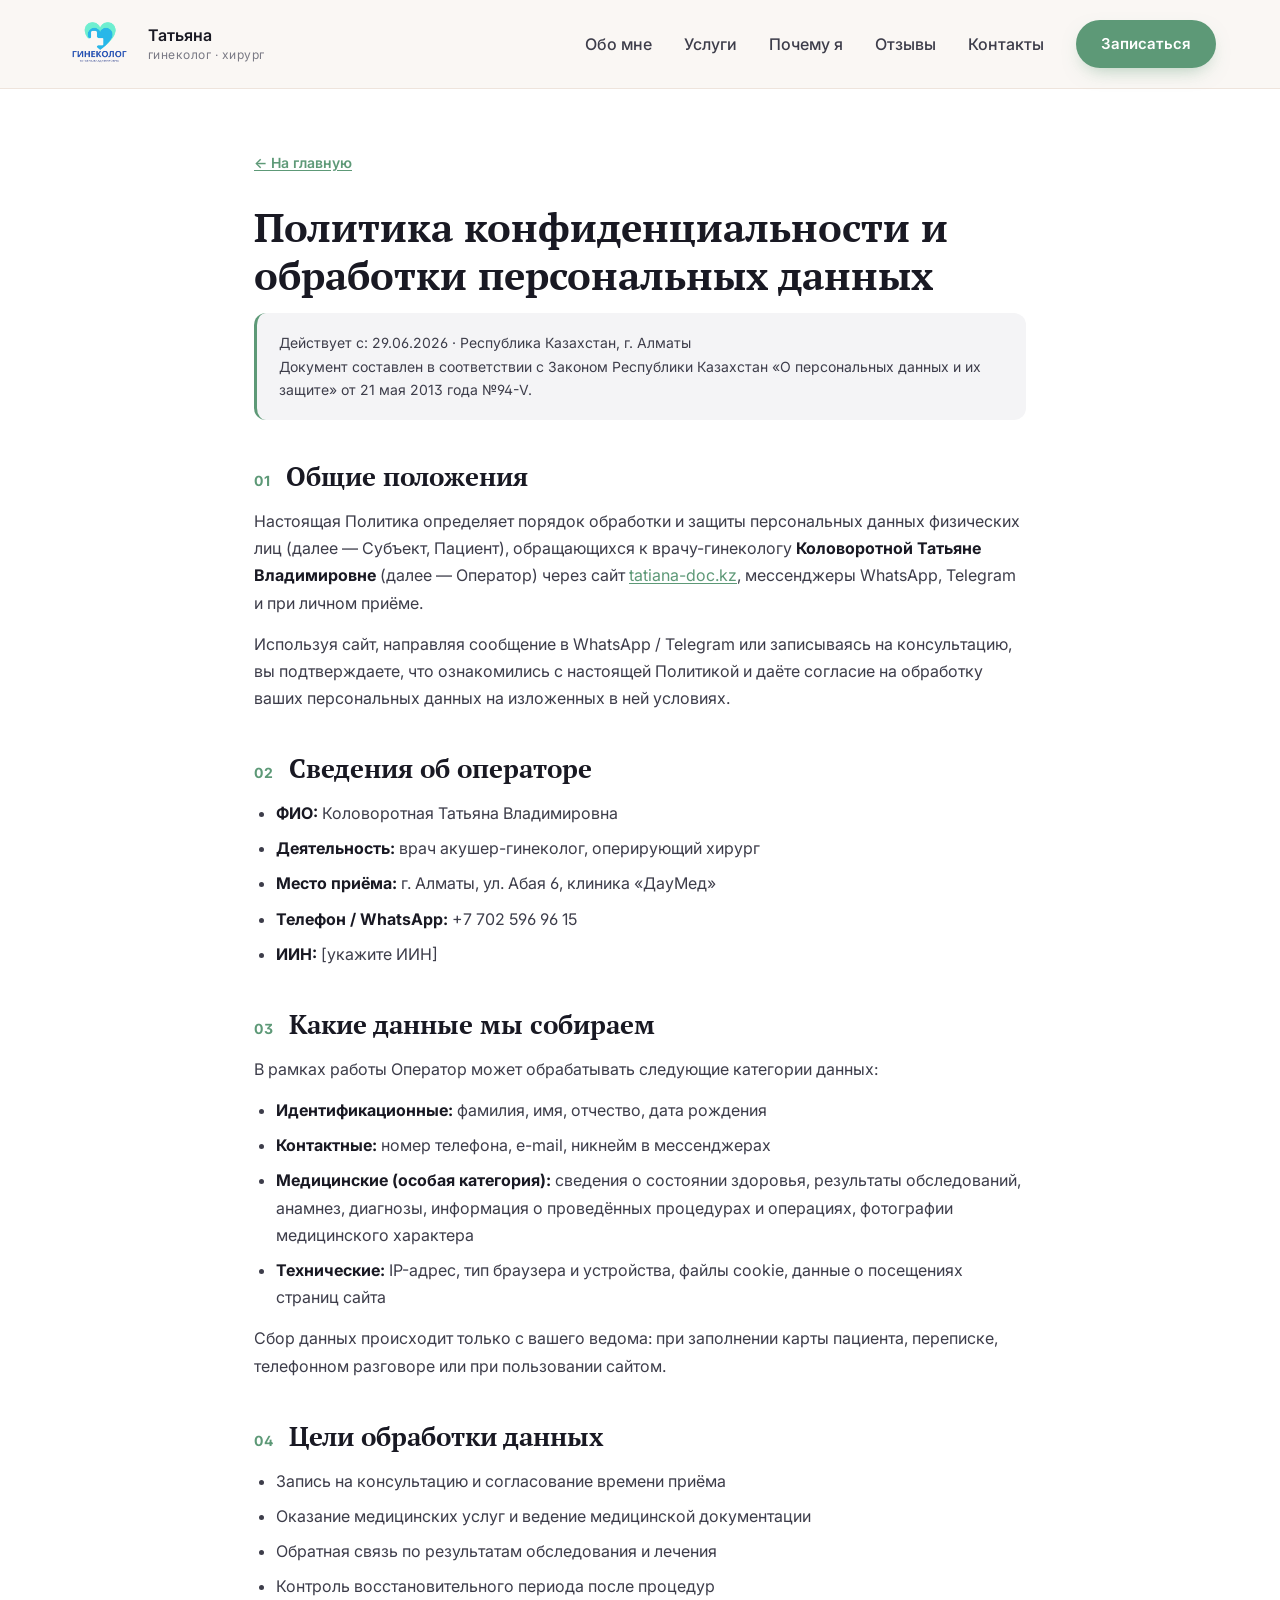
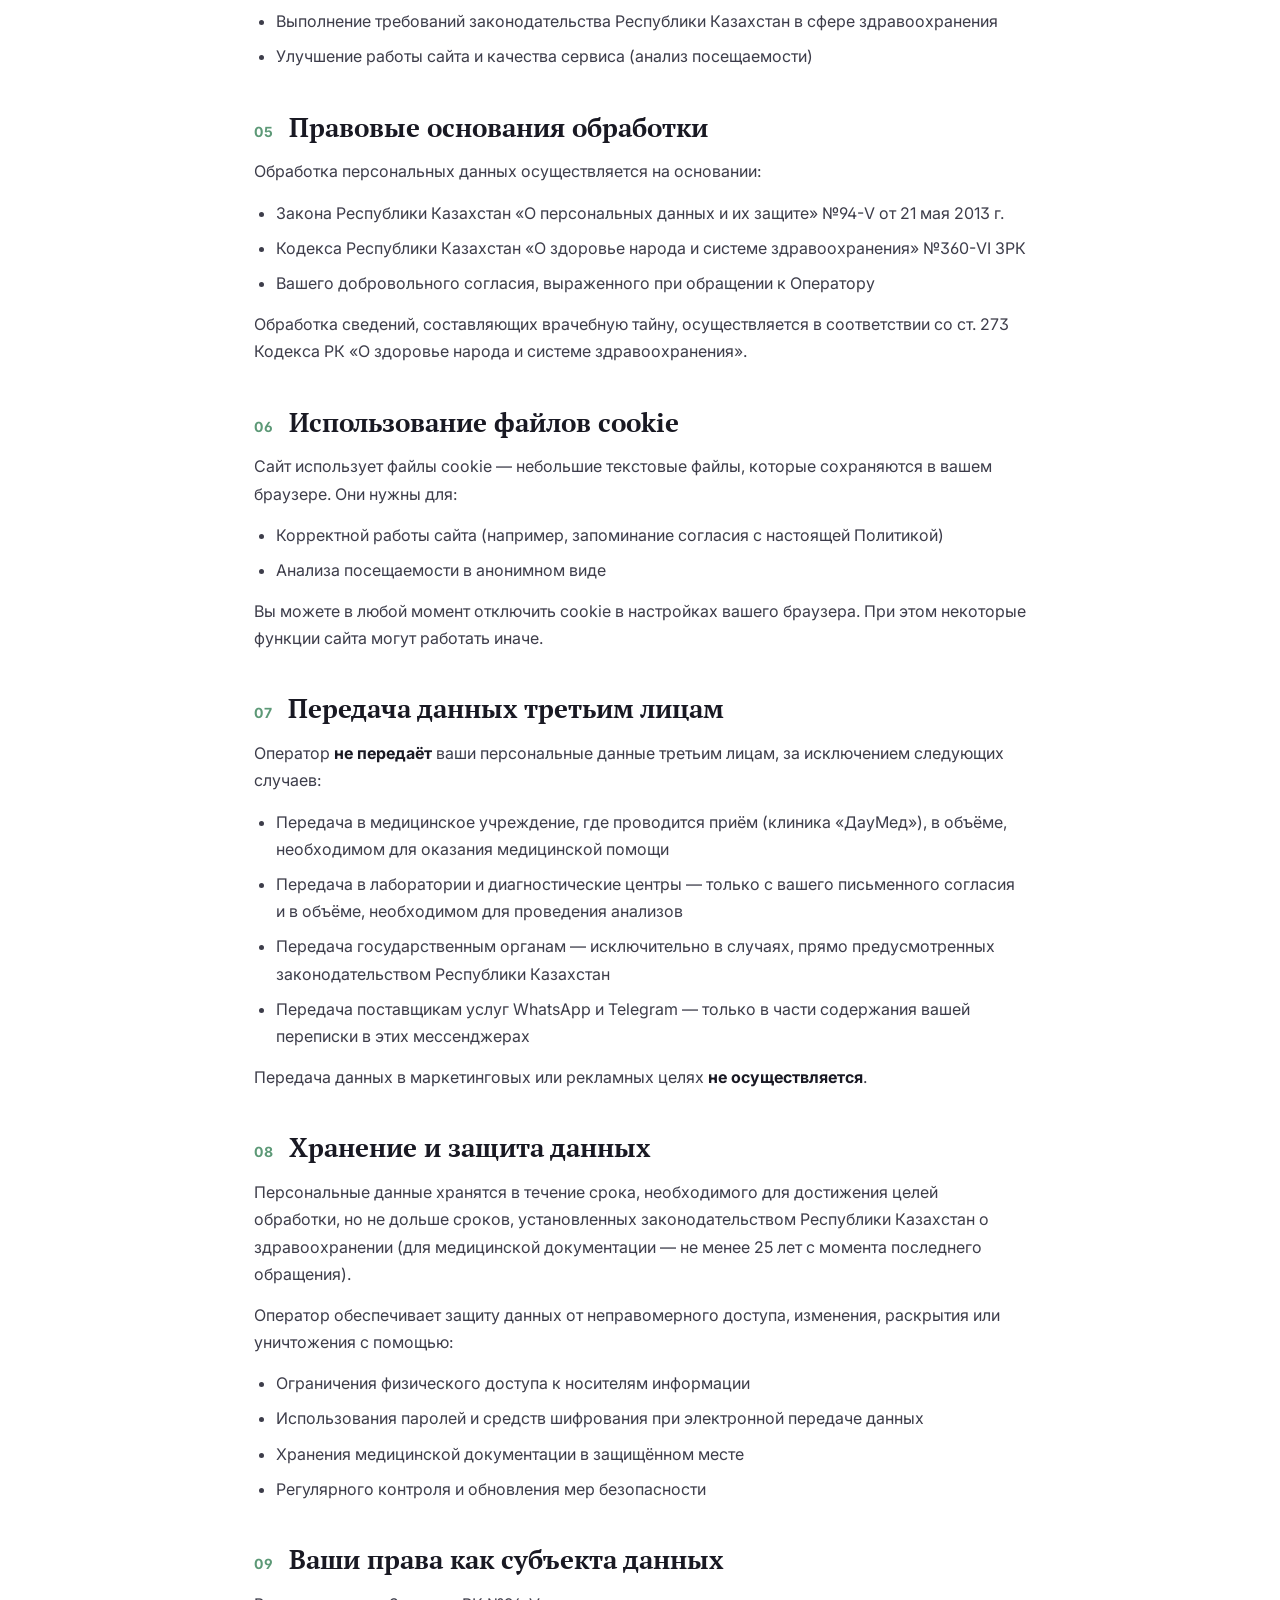
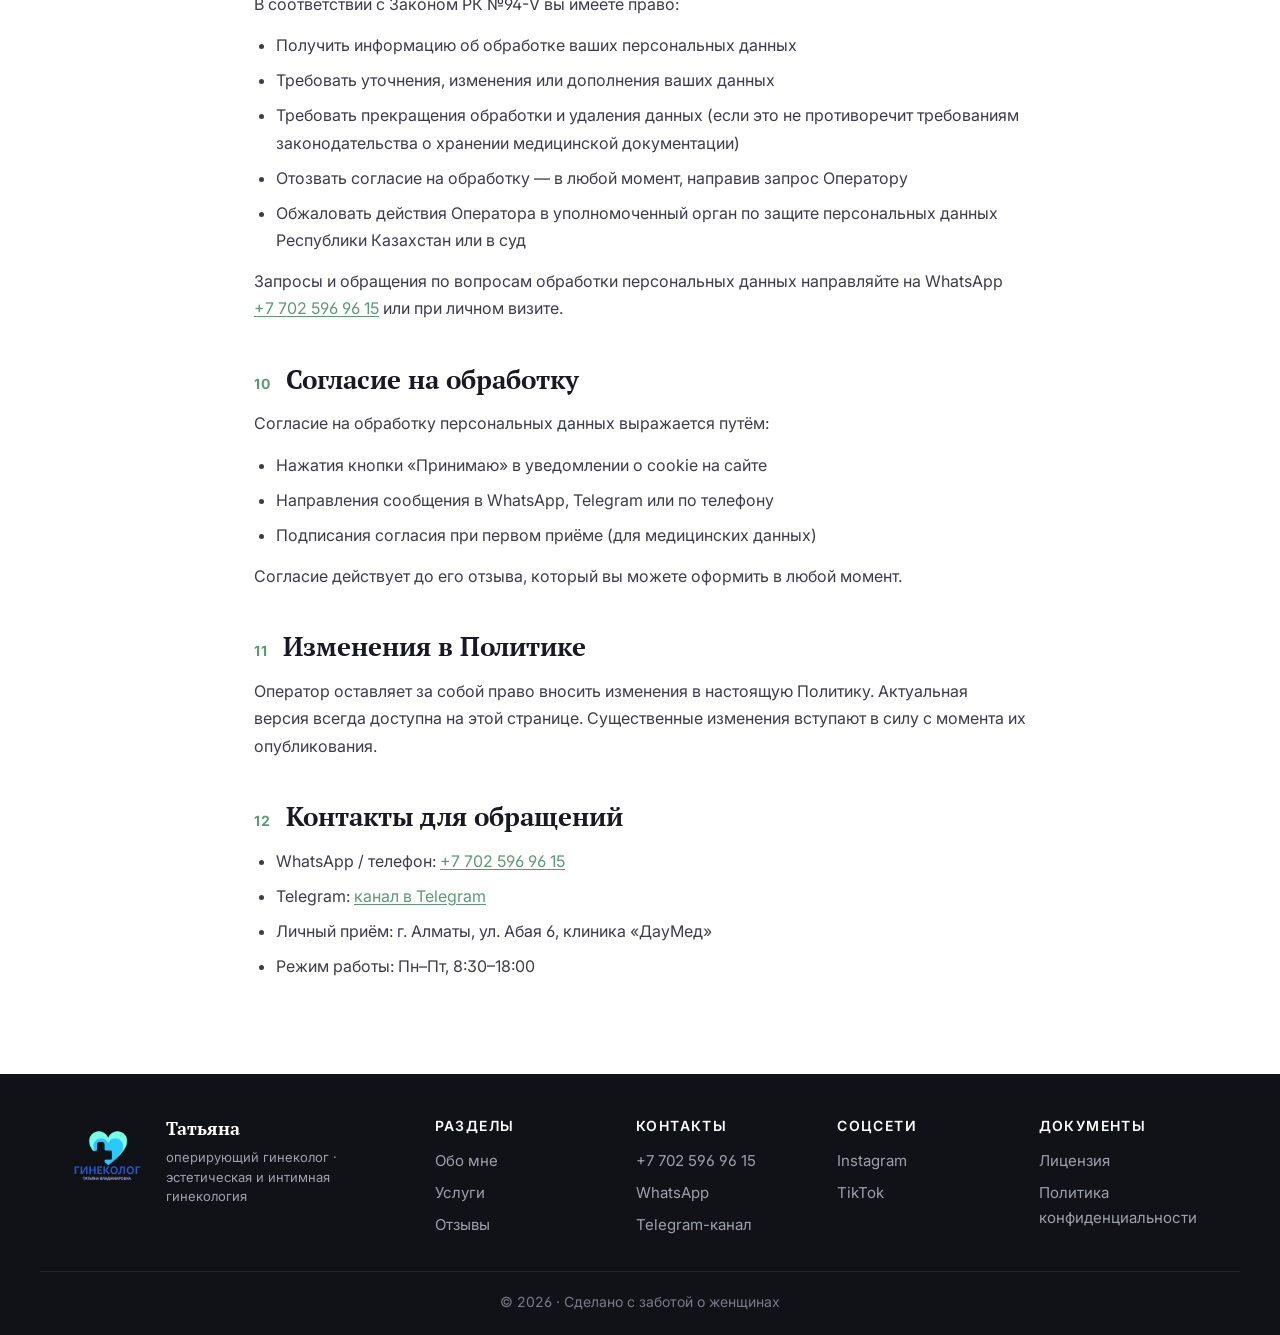
==== policy.html @ d8239443 "Create Privacy Policy page (Kazakhstan law) and link it from cookie bar and footer across all pages" ====
<!DOCTYPE html>
<html lang="ru">
<head>
<meta charset="UTF-8">
<meta name="viewport" content="width=device-width, initial-scale=1.0">
<title>Политика конфиденциальности · Гинеколог Татьяна Владимировна</title>
<meta name="description" content="Политика конфиденциальности и обработки персональных данных в соответствии с законодательством Республики Казахстан.">
<meta name="robots" content="noindex">
<link rel="icon" type="image/png" href="images/logo.png">
<link rel="apple-touch-icon" href="images/logo.png">
<link rel="preconnect" href="https://fonts.googleapis.com">
<link rel="preconnect" href="https://fonts.gstatic.com" crossorigin>
<link href="https://fonts.googleapis.com/css2?family=PT+Serif:ital,wght@0,400;0,700;1,400;1,700&family=Inter:wght@300;400;500;600;700&display=swap" rel="stylesheet">
<link rel="stylesheet" href="styles.css">
<style>
.policy{max-width:820px;margin:0 auto;padding:60px 24px 80px;font-size:16px;line-height:1.7;color:var(--ink-2)}
.policy h1{font-family:var(--serif);font-size:clamp(28px,4vw,40px);font-weight:700;color:var(--ink);line-height:1.2;margin-bottom:14px}
.policy h2{font-family:var(--serif);font-size:clamp(20px,2.4vw,26px);font-weight:700;color:var(--ink);line-height:1.3;margin:40px 0 14px;counter-increment:sec;display:flex;align-items:baseline;gap:14px}
.policy h2::before{content:counter(sec,decimal-leading-zero);font-family:var(--sans);font-size:14px;color:var(--accent);font-weight:700;letter-spacing:.1em;flex-shrink:0}
.policy{counter-reset:sec}
.policy p{margin-bottom:14px}
.policy ul{padding-left:22px;margin-bottom:14px}
.policy li{margin-bottom:8px}
.policy strong{color:var(--ink);font-weight:700}
.policy a{color:var(--accent);text-decoration:underline;text-underline-offset:2px}
.policy a:hover{color:var(--accent-2)}
.policy__meta{
  background:var(--bg-2);padding:18px 22px;border-radius:12px;
  font-size:14px;color:var(--ink-2);margin-bottom:36px;border-left:3px solid var(--accent);
}
.policy__back{
  display:inline-flex;align-items:center;gap:8px;
  font-size:14px;color:var(--accent-2);font-weight:600;margin-bottom:28px;
}
.policy__back:hover{color:var(--accent)}
</style>
</head>
<body>

<header class="nav">
  <div class="container nav__inner">
    <a href="index.html" class="nav__logo">
      <img class="nav__logo-img" src="images/logo.png" alt="Гинеколог Татьяна Владимировна" onerror="this.style.display='none';this.nextElementSibling.style.display='grid'">
      <span class="nav__logo-mark" style="display:none">T</span>
      <span class="nav__logo-text">Татьяна<br><small>гинеколог · хирург</small></span>
    </a>
    <nav class="nav__links">
      <a href="index.html#about">Обо мне</a>
      <a href="index.html#services">Услуги</a>
      <a href="index.html#advantages">Почему я</a>
      <a href="index.html#reviews">Отзывы</a>
      <a href="index.html#contact">Контакты</a>
    </nav>
    <a href="index.html#contact" class="btn btn--primary nav__cta">Записаться</a>
  </div>
</header>

<main class="policy">
  <a href="index.html" class="policy__back">← На главную</a>

  <h1>Политика конфиденциальности и обработки персональных данных</h1>

  <div class="policy__meta">
    Действует с: 29.06.2026 · Республика Казахстан, г. Алматы<br>
    Документ составлен в соответствии с Законом Республики Казахстан
    «О персональных данных и их защите» от 21 мая 2013 года №94-V.
  </div>

  <h2>Общие положения</h2>
  <p>
    Настоящая Политика определяет порядок обработки и защиты персональных данных
    физических лиц (далее — Субъект, Пациент), обращающихся к врачу-гинекологу
    <strong>Коловоротной Татьяне Владимировне</strong> (далее — Оператор) через сайт
    <a href="/">tatiana-doc.kz</a>, мессенджеры WhatsApp, Telegram и при личном приёме.
  </p>
  <p>
    Используя сайт, направляя сообщение в WhatsApp / Telegram или записываясь
    на консультацию, вы подтверждаете, что ознакомились с настоящей Политикой и
    даёте согласие на обработку ваших персональных данных на изложенных в ней условиях.
  </p>

  <h2>Сведения об операторе</h2>
  <ul>
    <li><strong>ФИО:</strong> Коловоротная Татьяна Владимировна</li>
    <li><strong>Деятельность:</strong> врач акушер-гинеколог, оперирующий хирург</li>
    <li><strong>Место приёма:</strong> г. Алматы, ул. Абая 6, клиника «ДауМед»</li>
    <li><strong>Телефон / WhatsApp:</strong> +7 702 596 96 15</li>
    <li><strong>ИИН:</strong> [укажите ИИН]</li>
  </ul>

  <h2>Какие данные мы собираем</h2>
  <p>В рамках работы Оператор может обрабатывать следующие категории данных:</p>
  <ul>
    <li><strong>Идентификационные:</strong> фамилия, имя, отчество, дата рождения</li>
    <li><strong>Контактные:</strong> номер телефона, e-mail, никнейм в мессенджерах</li>
    <li><strong>Медицинские (особая категория):</strong> сведения о состоянии здоровья,
        результаты обследований, анамнез, диагнозы, информация о проведённых процедурах
        и операциях, фотографии медицинского характера</li>
    <li><strong>Технические:</strong> IP-адрес, тип браузера и устройства, файлы cookie,
        данные о посещениях страниц сайта</li>
  </ul>
  <p>
    Сбор данных происходит только с вашего ведома: при заполнении карты пациента,
    переписке, телефонном разговоре или при пользовании сайтом.
  </p>

  <h2>Цели обработки данных</h2>
  <ul>
    <li>Запись на консультацию и согласование времени приёма</li>
    <li>Оказание медицинских услуг и ведение медицинской документации</li>
    <li>Обратная связь по результатам обследования и лечения</li>
    <li>Контроль восстановительного периода после процедур</li>
    <li>Выполнение требований законодательства Республики Казахстан в сфере здравоохранения</li>
    <li>Улучшение работы сайта и качества сервиса (анализ посещаемости)</li>
  </ul>

  <h2>Правовые основания обработки</h2>
  <p>Обработка персональных данных осуществляется на основании:</p>
  <ul>
    <li>Закона Республики Казахстан «О персональных данных и их защите» №94-V от 21 мая 2013 г.</li>
    <li>Кодекса Республики Казахстан «О здоровье народа и системе здравоохранения» №360-VI ЗРК</li>
    <li>Вашего добровольного согласия, выраженного при обращении к Оператору</li>
  </ul>
  <p>
    Обработка сведений, составляющих врачебную тайну, осуществляется в соответствии
    со ст. 273 Кодекса РК «О здоровье народа и системе здравоохранения».
  </p>

  <h2>Использование файлов cookie</h2>
  <p>
    Сайт использует файлы cookie — небольшие текстовые файлы, которые сохраняются
    в вашем браузере. Они нужны для:
  </p>
  <ul>
    <li>Корректной работы сайта (например, запоминание согласия с настоящей Политикой)</li>
    <li>Анализа посещаемости в анонимном виде</li>
  </ul>
  <p>
    Вы можете в любой момент отключить cookie в настройках вашего браузера. При этом
    некоторые функции сайта могут работать иначе.
  </p>

  <h2>Передача данных третьим лицам</h2>
  <p>
    Оператор <strong>не передаёт</strong> ваши персональные данные третьим лицам, за
    исключением следующих случаев:
  </p>
  <ul>
    <li>Передача в медицинское учреждение, где проводится приём (клиника «ДауМед»), в объёме,
        необходимом для оказания медицинской помощи</li>
    <li>Передача в лаборатории и диагностические центры — только с вашего письменного согласия
        и в объёме, необходимом для проведения анализов</li>
    <li>Передача государственным органам — исключительно в случаях, прямо предусмотренных
        законодательством Республики Казахстан</li>
    <li>Передача поставщикам услуг WhatsApp и Telegram — только в части содержания вашей
        переписки в этих мессенджерах</li>
  </ul>
  <p>
    Передача данных в маркетинговых или рекламных целях <strong>не осуществляется</strong>.
  </p>

  <h2>Хранение и защита данных</h2>
  <p>
    Персональные данные хранятся в течение срока, необходимого для достижения целей обработки,
    но не дольше сроков, установленных законодательством Республики Казахстан о здравоохранении
    (для медицинской документации — не менее 25 лет с момента последнего обращения).
  </p>
  <p>
    Оператор обеспечивает защиту данных от неправомерного доступа, изменения, раскрытия
    или уничтожения с помощью:
  </p>
  <ul>
    <li>Ограничения физического доступа к носителям информации</li>
    <li>Использования паролей и средств шифрования при электронной передаче данных</li>
    <li>Хранения медицинской документации в защищённом месте</li>
    <li>Регулярного контроля и обновления мер безопасности</li>
  </ul>

  <h2>Ваши права как субъекта данных</h2>
  <p>В соответствии с Законом РК №94-V вы имеете право:</p>
  <ul>
    <li>Получить информацию об обработке ваших персональных данных</li>
    <li>Требовать уточнения, изменения или дополнения ваших данных</li>
    <li>Требовать прекращения обработки и удаления данных (если это не противоречит
        требованиям законодательства о хранении медицинской документации)</li>
    <li>Отозвать согласие на обработку — в любой момент, направив запрос Оператору</li>
    <li>Обжаловать действия Оператора в уполномоченный орган по защите персональных
        данных Республики Казахстан или в суд</li>
  </ul>
  <p>
    Запросы и обращения по вопросам обработки персональных данных направляйте на
    WhatsApp <a href="https://wa.me/77025969615">+7 702 596 96 15</a> или при личном визите.
  </p>

  <h2>Согласие на обработку</h2>
  <p>
    Согласие на обработку персональных данных выражается путём:
  </p>
  <ul>
    <li>Нажатия кнопки «Принимаю» в уведомлении о cookie на сайте</li>
    <li>Направления сообщения в WhatsApp, Telegram или по телефону</li>
    <li>Подписания согласия при первом приёме (для медицинских данных)</li>
  </ul>
  <p>
    Согласие действует до его отзыва, который вы можете оформить в любой момент.
  </p>

  <h2>Изменения в Политике</h2>
  <p>
    Оператор оставляет за собой право вносить изменения в настоящую Политику. Актуальная
    версия всегда доступна на этой странице. Существенные изменения вступают в силу
    с момента их опубликования.
  </p>

  <h2>Контакты для обращений</h2>
  <ul>
    <li>WhatsApp / телефон: <a href="https://wa.me/77025969615">+7 702 596 96 15</a></li>
    <li>Telegram: <a href="https://t.me/+KmnrLPu9nuU3OWZi">канал в Telegram</a></li>
    <li>Личный приём: г. Алматы, ул. Абая 6, клиника «ДауМед»</li>
    <li>Режим работы: Пн–Пт, 8:30–18:00</li>
  </ul>
</main>

<footer class="footer">
  <div class="container footer__inner">
    <div class="footer__brand">
      <img class="footer__logo-img" src="images/logo.png" alt="Гинеколог Татьяна Владимировна" onerror="this.style.display='none';this.nextElementSibling.style.display='inline-grid'">
      <span class="nav__logo-mark" style="display:none">T</span>
      <div><b>Татьяна</b><br><small>оперирующий гинеколог · эстетическая и интимная гинекология</small></div>
    </div>
    <div class="footer__cols">
      <div>
        <h5>Разделы</h5>
        <a href="index.html#about">Обо мне</a>
        <a href="index.html#services">Услуги</a>
        <a href="index.html#reviews">Отзывы</a>
      </div>
      <div>
        <h5>Контакты</h5>
        <a href="tel:+77025969615">+7 702 596 96 15</a>
        <a href="https://wa.me/77025969615">WhatsApp</a>
        <a href="https://t.me/+KmnrLPu9nuU3OWZi" target="_blank" rel="noopener">Telegram-канал</a>
      </div>
      <div>
        <h5>Соцсети</h5>
        <a href="https://www.instagram.com/ginekolog.tatyana" target="_blank" rel="noopener">Instagram</a>
        <a href="https://www.tiktok.com/@ginekolog.tatyana" target="_blank" rel="noopener">TikTok</a>
      </div>
      <div>
        <h5>Документы</h5>
        <a href="#">Лицензия</a>
        <a href="policy.html">Политика конфиденциальности</a>
      </div>
    </div>
  </div>
  <div class="footer__bottom container">© 2026 · Сделано с заботой о женщинах</div>
</footer>

</body>
</html>
---- styles.css ----
/* ===== TOKENS (палитра с lubnindoc.ru) ===== */
:root{
  --bg: #ffffff;
  --bg-2: #f4f4f6;
  --cream: #ecf1f6;
  --ink: #191923;
  --ink-2: #3d3d4a;
  --muted: #7a7a85;
  --line: #e8e8e8;
  --accent: #5d9977;       /* мягкий зелёный */
  --accent-2: #467a5d;
  --accent-soft: #dfece4;
  --gold: #3e76a5;         /* приглушённый синий */
  --white: #fff;
  --radius: 18px;
  --radius-sm: 10px;
  --shadow: 0 18px 60px -28px rgba(25,25,35,.22);
  --shadow-lg: 0 30px 80px -30px rgba(25,25,35,.32);
  --serif: "PT Serif", "Times New Roman", Georgia, serif;
  --sans: "Inter", -apple-system, BlinkMacSystemFont, "Segoe UI", Roboto, sans-serif;
}

*{box-sizing:border-box;margin:0;padding:0}
html{scroll-behavior:smooth}
body{
  font-family:var(--sans);
  background:var(--bg);
  color:var(--ink);
  line-height:1.65;
  font-size:17px;
  font-feature-settings:"liga","kern","ss01";
  text-rendering:optimizeLegibility;
  -webkit-font-smoothing:antialiased;
  -moz-osx-font-smoothing:grayscale;
}
p{font-size:inherit}
a{color:inherit;text-decoration:none}
img,svg{display:block;max-width:100%}

.container{max-width:1200px;margin:0 auto;padding:0 24px}

/* ===== BUTTONS ===== */
.btn{
  display:inline-flex;align-items:center;justify-content:center;gap:8px;
  padding:15px 28px;border-radius:999px;font-weight:600;font-size:15px;
  letter-spacing:.01em;
  border:1px solid transparent;cursor:pointer;transition:.25s ease;
  white-space:nowrap;font-family:inherit;
}
.btn--primary{background:var(--accent);color:#fff;box-shadow:0 8px 20px -8px rgba(93,153,119,.55)}
.btn--primary:hover{background:var(--accent-2);transform:translateY(-2px);box-shadow:0 14px 30px -10px rgba(70,122,93,.55)}
.btn--ghost{background:transparent;color:var(--ink);border-color:var(--line)}
.btn--ghost:hover{border-color:var(--ink);background:#fff}
.btn--full{width:100%}

/* ===== SECTION HEAD ===== */
.section-eyebrow{
  display:inline-block;font-size:14px;letter-spacing:.16em;text-transform:uppercase;
  color:var(--accent);margin-bottom:18px;font-weight:600;
}
.section-eyebrow::before{content:"— ";color:var(--gold)}
.section-title{
  font-family:var(--serif);font-weight:700;font-size:clamp(30px,4vw,48px);
  line-height:1.2;letter-spacing:-.005em;color:var(--ink);margin-bottom:20px;
}
.section-title em{font-style:italic;color:var(--accent-2)}
.section-lead{font-size:18px;color:var(--ink-2);max-width:640px;line-height:1.6}
.section-head{margin-bottom:60px;max-width:760px}
.section-head--center{margin-left:auto;margin-right:auto;text-align:center}

/* ===== NAV ===== */
.nav{
  position:sticky;top:0;z-index:50;
  background:rgba(250,246,242,.85);backdrop-filter:blur(14px);
  border-bottom:1px solid rgba(230,216,204,.6);
}
.nav__inner{display:flex;align-items:center;gap:32px;padding:8px 24px}
.nav__logo{display:flex;align-items:center;gap:12px}
.nav__logo-img{height:72px;width:auto;object-fit:contain;display:block}
.nav__logo-fallback{display:flex;align-items:center;gap:12px}
.footer__logo-img{height:88px;width:auto;object-fit:contain;display:block;filter:brightness(1.1)}
@media (max-width:600px){.nav__logo-img{height:60px}}
.nav__logo-mark{
  width:42px;height:42px;border-radius:50%;background:var(--accent);color:#fff;
  display:grid;place-items:center;font-family:var(--serif);font-size:20px;font-weight:700;
}
.nav__logo-text{font-size:16px;font-weight:600;line-height:1.15}
.nav__logo-text small{font-size:12px;color:var(--muted);font-weight:400;letter-spacing:.04em}
.nav__links{display:flex;gap:32px;margin-left:auto;font-size:16px;font-weight:500}
.nav__links a{color:var(--ink-2);transition:.2s}
.nav__links a:hover{color:var(--accent)}
.nav__cta{padding:11px 24px;font-size:15px}
.nav__burger{display:none;background:none;border:0;flex-direction:column;gap:5px;cursor:pointer;padding:6px}
.nav__burger span{display:block;width:24px;height:2px;background:var(--ink);border-radius:2px;transition:.25s}

/* ===== HERO ===== */
.hero{position:relative;overflow:hidden;padding:80px 0 100px}
.hero__bg-blob{
  position:absolute;right:-200px;top:-200px;width:700px;height:700px;border-radius:50%;
  background:radial-gradient(circle, #ecf1f6 0%, transparent 65%);z-index:0;
}
.hero__inner{position:relative;z-index:1;display:grid;grid-template-columns:1.1fr .9fr;gap:60px;align-items:center}
.hero__eyebrow{
  display:inline-block;padding:7px 16px;border:1px solid var(--accent-soft);border-radius:999px;
  font-size:13px;letter-spacing:.14em;text-transform:uppercase;color:var(--accent-2);
  background:rgba(255,255,255,.6);margin-bottom:24px;font-weight:600;
}
.hero__title{
  font-family:var(--serif);font-weight:700;font-size:clamp(40px,5.4vw,68px);line-height:1.15;
  letter-spacing:-.01em;margin-bottom:28px;
}
.hero__title em{font-style:italic;color:var(--accent-2)}
.hero__lead{font-size:19px;line-height:1.6;color:var(--ink-2);max-width:520px;margin-bottom:36px}
.hero__cta{display:flex;gap:14px;flex-wrap:wrap;margin-bottom:48px}
.hero__stats{display:flex;gap:40px;flex-wrap:wrap}
.hero__stats > div{display:flex;flex-direction:column}
.hero__stats b{font-family:var(--serif);font-size:32px;font-weight:700;color:var(--accent-2);line-height:1}
.hero__stats span{font-size:15px;color:var(--ink-2);margin-top:8px;letter-spacing:.01em;font-weight:500}

.hero__photo{position:relative}
.hero__photo-frame{
  position:relative;border-radius:240px 240px 24px 24px;overflow:hidden;
  box-shadow:var(--shadow-lg);aspect-ratio:4/5;max-width:440px;margin-left:auto;
  border:8px solid #fff;
}
.hero__photo-frame img{
  width:100%;height:100%;object-fit:cover;object-position:center top;display:block;
}
.hero__photo-badge{
  position:absolute;left:-30px;bottom:40px;background:#fff;padding:14px 22px;
  border-radius:999px;box-shadow:var(--shadow);font-size:15px;font-weight:600;
  display:flex;align-items:center;gap:8px;
}
.hero__photo-badge span{color:var(--gold);font-size:18px}

/* ===== TRUST ===== */
.trust{background:var(--ink);color:#d0d0d8;padding:22px 0;font-size:15px;letter-spacing:.05em}
.trust__inner{display:flex;justify-content:center;gap:18px;flex-wrap:wrap;text-align:center}

/* ===== ABOUT ===== */
.about{padding:120px 0;background:var(--bg)}
.about__inner{display:grid;grid-template-columns:.85fr 1.15fr;gap:80px;align-items:center}
.about__photo{position:relative}
.about__photo-frame{
  border-radius:24px;overflow:hidden;box-shadow:var(--shadow-lg);
  aspect-ratio:9/11;max-width:420px;
}
.about__photo-frame img{
  width:100%;height:100%;object-fit:cover;object-position:center;display:block;
}
.about__quote{
  position:absolute;right:-20px;bottom:30px;background:#fff;padding:26px 30px;border-radius:18px;
  box-shadow:var(--shadow);font-family:var(--serif);font-style:italic;font-size:19px;font-weight:400;
  color:var(--accent-2);max-width:300px;line-height:1.45;
}
.about__text p{margin-bottom:18px;font-size:17px;line-height:1.7;color:var(--ink-2)}
.about__list{list-style:none;margin-top:28px;display:grid;gap:14px}
.about__list li{
  padding-left:28px;position:relative;font-size:16px;color:var(--ink-2);line-height:1.55;
}
.about__list li::before{
  content:"❀";position:absolute;left:0;top:0;color:var(--accent);font-size:14px;
}

/* ===== SERVICES ===== */
.services{padding:120px 0;background:linear-gradient(180deg,var(--bg-2) 0%, var(--bg) 100%)}
.services__grid{display:grid;grid-template-columns:repeat(3,1fr);gap:24px}
.service{
  background:#fff;padding:36px 30px;border-radius:var(--radius);border:1px solid var(--line);
  transition:.3s;opacity:0;transform:translateY(20px);
}
.service.in{opacity:1;transform:translateY(0)}
.service:hover{transform:translateY(-6px);box-shadow:var(--shadow);border-color:var(--accent-soft)}
.service__icon{
  width:56px;height:56px;border-radius:50%;background:var(--accent-soft);color:var(--accent-2);
  display:grid;place-items:center;font-size:24px;margin-bottom:24px;
}
.service h3{font-family:var(--serif);font-size:22px;font-weight:700;margin-bottom:14px;line-height:1.25}
.service p{font-size:16px;line-height:1.6;color:var(--ink-2);margin-bottom:20px}
.service__link{color:var(--accent);font-size:15px;font-weight:600;letter-spacing:.02em}

/* ===== ADVANTAGES ===== */
.adv{padding:120px 0;background:var(--cream);position:relative;overflow:hidden}
.adv::before{
  content:"";position:absolute;left:-100px;top:50%;width:400px;height:400px;border-radius:50%;
  background:radial-gradient(circle,var(--accent-soft) 0%,transparent 70%);opacity:.5;
}
.adv__grid{display:grid;grid-template-columns:repeat(3,1fr);gap:24px;position:relative;z-index:1}
.adv__card{
  background:#fff;padding:40px 32px;border-radius:var(--radius);position:relative;
  transition:.4s;opacity:0;transform:translateY(24px);border:1px solid transparent;
}
.adv__card.in{opacity:1;transform:translateY(0)}
.adv__card:hover{transform:translateY(-6px);box-shadow:var(--shadow)}
.adv__card--accent{background:var(--accent);color:#fff}
.adv__card--accent .adv__num{color:rgba(255,255,255,.4)}
.adv__card--accent p{color:rgba(255,255,255,.85)}
.adv__num{
  font-family:var(--serif);font-size:42px;color:var(--accent-soft);font-weight:700;
  line-height:1;margin-bottom:18px;font-style:italic;
}
.adv__card h3{font-family:var(--serif);font-size:22px;font-weight:700;margin-bottom:14px;line-height:1.3}
.adv__card p{font-size:16px;line-height:1.6;color:var(--ink-2)}

/* ===== PROCESS (живая ветвь) ===== */
.process{padding:120px 0;background:linear-gradient(180deg,#fff 0%,var(--bg-2) 100%);position:relative;overflow:hidden}
.process .section-head{margin-bottom:40px}

.path{
  position:relative;display:grid;grid-template-columns:repeat(4,1fr);gap:20px;
  padding:80px 0 60px;min-height:380px;
}
.path__svg{
  position:absolute;left:0;top:50%;transform:translateY(-50%);
  width:100%;height:360px;overflow:visible;pointer-events:none;z-index:0;
}
.path__branch{
  stroke-dasharray:2500;stroke-dashoffset:2500;
  transition:stroke-dashoffset 2.5s cubic-bezier(.5,0,.2,1);
}
.path.in .path__branch{stroke-dashoffset:0}
.path__leaves path{opacity:0;transform-origin:center;transition:opacity .6s, transform .6s}
.path.in .path__leaves path{opacity:.5;transform:scale(1)}
.path.in .path__leaves path:nth-child(1){transition-delay:.8s}
.path.in .path__leaves path:nth-child(2){transition-delay:1.1s}
.path.in .path__leaves path:nth-child(3){transition-delay:1.5s}
.path.in .path__leaves path:nth-child(4){transition-delay:1.8s}
.path.in .path__leaves path:nth-child(5){transition-delay:2.1s}

.path__step{
  position:relative;z-index:1;text-align:center;display:flex;flex-direction:column;align-items:center;gap:18px;
  opacity:0;transform:translateY(20px);transition:.7s;
}
.path__step--top{justify-content:flex-start;align-self:start}
.path__step--bot{justify-content:flex-end;align-self:end;flex-direction:column-reverse}
.path.in .path__step{opacity:1;transform:translateY(0)}
.path.in .path__step:nth-child(3){transition-delay:.4s}
.path.in .path__step:nth-child(4){transition-delay:.8s}
.path.in .path__step:nth-child(5){transition-delay:1.2s}
.path.in .path__step:nth-child(6){transition-delay:1.6s}

/* узел-цветок */
.path__node{
  position:relative;width:64px;height:64px;border-radius:50%;
  background:#fff;display:grid;place-items:center;
  box-shadow:0 8px 24px -10px rgba(93,153,119,.4), 0 0 0 1px var(--line);
  transition:.35s;cursor:pointer;
}
.path__node::before{
  content:"";position:absolute;inset:-10px;border-radius:50%;
  background:radial-gradient(circle,rgba(93,153,119,.35) 0%,transparent 70%);
  opacity:0;transition:.4s;z-index:-1;
}
.path__node::after{
  content:"";position:absolute;inset:0;border-radius:50%;
  border:1.5px solid var(--accent);transform:scale(.85);opacity:0;transition:.4s;
}
.path__node svg{width:26px;height:26px;fill:var(--accent);transition:.3s}
.path__step:hover .path__node{transform:scale(1.12);box-shadow:0 14px 30px -10px rgba(93,153,119,.55)}
.path__step:hover .path__node::before{opacity:1}
.path__step:hover .path__node::after{transform:scale(1.25);opacity:1}
.path__step:hover .path__node svg{fill:var(--accent-2)}

/* пульс на активном узле */
.path__node{animation:nodeBreath 4s ease-in-out infinite}
.path__step:nth-child(3) .path__node{animation-delay:.5s}
.path__step:nth-child(4) .path__node{animation-delay:1s}
.path__step:nth-child(5) .path__node{animation-delay:1.5s}
@keyframes nodeBreath{
  0%,100%{box-shadow:0 8px 24px -10px rgba(93,153,119,.35), 0 0 0 1px var(--line), 0 0 0 0 rgba(93,153,119,.25)}
  50%{box-shadow:0 8px 24px -10px rgba(93,153,119,.5), 0 0 0 1px var(--line), 0 0 0 10px rgba(93,153,119,0)}
}

/* карточка шага */
.path__card{
  background:#fff;padding:24px 24px;border-radius:14px;border:1px solid var(--line);
  max-width:280px;position:relative;transition:.3s;
  box-shadow:0 12px 30px -20px rgba(25,25,35,.18);
}
.path__step:hover .path__card{transform:translateY(-4px);border-color:var(--accent-soft);box-shadow:var(--shadow)}
.path__num{
  font-family:var(--sans);font-size:13px;color:var(--accent);letter-spacing:.18em;
  margin-bottom:10px;font-weight:700;text-transform:uppercase;
}
.path__card h4{font-family:var(--serif);font-size:22px;font-weight:700;margin-bottom:10px;color:var(--ink);line-height:1.25}
.path__card p{font-size:16px;line-height:1.6;color:var(--ink-2);margin:0}

/* CTA внутри Process */
.process__cta{
  margin-top:50px;text-align:center;display:grid;gap:18px;justify-items:center;
}
.process__cta-text{
  font-family:var(--serif);font-size:21px;line-height:1.4;color:var(--ink);font-weight:400;font-style:italic;
}
.process__cta-row{display:flex;gap:14px;flex-wrap:wrap;justify-content:center}
.process__cta-row .btn svg{margin-right:2px}
@media (max-width:600px){
  .process__cta{margin-top:30px}
  .process__cta-text{font-size:18px}
  .process__cta-row{flex-direction:column;width:100%}
  .process__cta-row .btn{width:100%}
}

/* связь карточка ↔ узел маленькой линией */
.path__step--top .path__card{order:2;margin-top:8px}
.path__step--top .path__node{order:1}
.path__step--bot .path__card{order:1;margin-bottom:8px}
.path__step--bot .path__node{order:2}

/* ======= МОБИЛЬНАЯ ВЕРТИКАЛЬНАЯ ВЕТВЬ ======= */
@media (max-width:860px){
  .path{
    grid-template-columns:1fr;gap:30px;padding:30px 0 20px;min-height:0;
    padding-left:60px;
  }
  .path__svg{
    left:24px;top:0;transform:none;width:24px;height:100%;
  }
  .path__svg{display:none}
  .path::before{
    content:"";position:absolute;left:30px;top:30px;bottom:30px;width:2px;
    background:repeating-linear-gradient(180deg,var(--accent) 0 8px,transparent 8px 16px);
    opacity:.4;
  }
  .path__step,
  .path__step--top,
  .path__step--bot{
    flex-direction:row !important;text-align:left;align-items:center;gap:18px;
    align-self:stretch;justify-content:flex-start;
  }
  .path__node{
    flex-shrink:0;width:54px;height:54px;
    position:absolute;left:0;margin-left:0;
  }
  .path__card{max-width:none;width:100%;margin:0 !important}
  .path__step--top .path__card,
  .path__step--bot .path__card{order:0;margin:0}
  .path__step{padding-left:70px;position:relative}
}

/* ===== REVIEWS (3D-карусель) ===== */
.reviews{padding:100px 0 120px;background:var(--bg-2);overflow:hidden}

.rev-carousel{
  position:relative;max-width:1100px;margin:0 auto;
  padding:30px 0 60px;perspective:1600px;
}

.rev-stage{
  position:relative;height:560px;
  display:flex;align-items:center;justify-content:center;
  transform-style:preserve-3d;
}

.rev-slide{
  position:absolute;left:50%;top:50%;
  width:340px;height:520px;
  margin-left:-170px;margin-top:-260px;
  border-radius:18px;background:#fff;
  box-shadow:0 24px 60px -20px rgba(25,25,35,.25), 0 0 0 1px rgba(0,0,0,.04);
  transition:transform .7s cubic-bezier(.22,.7,.2,1), opacity .7s, filter .7s;
  cursor:pointer;overflow:hidden;
  display:flex;flex-direction:column;
  backface-visibility:hidden;will-change:transform,opacity;
}
.rev-slide[data-broken="1"]{display:none}

/* фото-слайд (вертикальный скрин из мессенджера) */
.rev-slide--photo img{
  width:100%;height:100%;object-fit:cover;object-position:top center;display:block;
}

/* текстовый слайд */
.rev-slide--text{
  padding:44px 32px 32px;background:#fff;justify-content:center;
}
.rev-slide--text .rev-quote{
  font-family:var(--serif);font-size:120px;line-height:.4;
  color:var(--accent-soft);position:absolute;top:42px;left:24px;
}
.rev-slide--text blockquote{
  font-family:var(--serif);font-size:19px;font-weight:400;line-height:1.55;color:var(--ink);
  position:relative;z-index:1;margin-bottom:24px;
}
.rev-slide--text figcaption{
  color:var(--accent-2);font-size:15px;font-weight:600;letter-spacing:.04em;
}

/* позиции в стеке */
.rev-slide[data-pos="-2"]{transform:translate3d(-560px,0,-400px) rotateY(28deg) scale(.7);opacity:0;pointer-events:none}
.rev-slide[data-pos="-1"]{transform:translate3d(-320px,0,-200px) rotateY(22deg) scale(.84);opacity:.5;filter:saturate(.7) brightness(.9);z-index:2}
.rev-slide[data-pos="0"] {transform:translate3d(0,0,0)              rotateY(0)    scale(1);  opacity:1;z-index:5;cursor:default}
.rev-slide[data-pos="1"] {transform:translate3d(320px,0,-200px)  rotateY(-22deg) scale(.84);opacity:.5;filter:saturate(.7) brightness(.9);z-index:2}
.rev-slide[data-pos="2"] {transform:translate3d(560px,0,-400px)  rotateY(-28deg) scale(.7); opacity:0;pointer-events:none}
.rev-slide[data-pos="far"]{transform:translate3d(0,0,-600px) scale(.5);opacity:0;pointer-events:none}

/* лента — переход на боковом */
.rev-slide[data-pos="-1"]:hover,
.rev-slide[data-pos="1"]:hover{filter:saturate(1) brightness(1);opacity:.85}

/* стрелки */
.rev-arrow{
  position:absolute;top:50%;transform:translateY(-50%);z-index:10;
  width:54px;height:54px;border-radius:50%;cursor:pointer;
  background:#fff;border:1px solid var(--line);color:var(--ink);
  display:grid;place-items:center;
  box-shadow:0 12px 28px -10px rgba(25,25,35,.25);
  transition:.25s;
}
.rev-arrow svg{width:22px;height:22px}
.rev-arrow:hover{background:var(--accent);color:#fff;border-color:var(--accent);transform:translateY(-50%) scale(1.08)}
.rev-arrow--prev{left:0}
.rev-arrow--next{right:0}

/* точки */
.rev-dots{
  display:flex;gap:10px;justify-content:center;margin-top:30px;
}
.rev-dots button{
  width:8px;height:8px;border-radius:50%;cursor:pointer;
  background:rgba(25,25,35,.2);border:0;transition:.25s;padding:0;
}
.rev-dots button:hover{background:rgba(25,25,35,.4)}
.rev-dots button.active{
  background:var(--accent);width:30px;border-radius:4px;
}

/* счётчик */
.rev-counter{
  position:absolute;top:0;right:0;z-index:8;
  font-family:var(--serif);font-size:15px;color:var(--muted);letter-spacing:.1em;
  padding:8px 14px;background:rgba(255,255,255,.7);border-radius:999px;
  backdrop-filter:blur(6px);
}

@media (max-width:760px){
  .rev-stage{height:520px}
  .rev-slide{width:280px;height:480px;margin-left:-140px;margin-top:-240px}
  .rev-slide[data-pos="-1"]{transform:translate3d(-180px,0,-200px) rotateY(22deg) scale(.78)}
  .rev-slide[data-pos="1"] {transform:translate3d(180px,0,-200px)  rotateY(-22deg) scale(.78)}
  .rev-slide--text{padding:34px 24px 24px}
  .rev-slide--text blockquote{font-size:17px}
  .rev-arrow{width:46px;height:46px}
  .rev-counter{font-size:13px}
}
@media (max-width:480px){
  .rev-arrow--prev{left:-6px}
  .rev-arrow--next{right:-6px}
  .rev-slide[data-pos="-1"],.rev-slide[data-pos="1"]{opacity:.25}
}

/* ===== FAQ ===== */
.faq{padding:120px 0}
.faq__inner{display:grid;grid-template-columns:.9fr 1.1fr;gap:80px;align-items:start}
.faq__hint{color:var(--ink-2);margin:20px 0 28px}
.faq__list{display:grid;gap:14px}
.faq__list details{
  background:#fff;border-radius:var(--radius-sm);padding:22px 26px;border:1px solid var(--line);
  transition:.25s;
}
.faq__list details[open]{border-color:var(--accent-soft);box-shadow:var(--shadow)}
.faq__list summary{
  cursor:pointer;list-style:none;font-weight:600;font-size:18px;color:var(--ink);
  display:flex;justify-content:space-between;align-items:center;line-height:1.4;
}
.faq__list summary::-webkit-details-marker{display:none}
.faq__list summary::after{
  content:"+";font-family:var(--serif);font-size:28px;font-weight:300;color:var(--accent);
  transition:.25s;line-height:1;
}
.faq__list details[open] summary::after{transform:rotate(45deg)}
.faq__list p{margin-top:14px;color:var(--ink-2);font-size:16px;line-height:1.65}

/* ===== CONTACT ===== */
.contact{padding:120px 0;background:var(--ink);color:#e9dcd2;position:relative;overflow:hidden}
.contact::before{
  content:"";position:absolute;right:-200px;bottom:-200px;width:600px;height:600px;border-radius:50%;
  background:radial-gradient(circle,rgba(93,153,119,.22) 0%,transparent 70%);
}
.contact__inner{display:grid;grid-template-columns:1fr 1fr;gap:80px;position:relative;z-index:1}
.contact--simple .contact__inner{grid-template-columns:1fr;gap:50px;max-width:980px;margin:0 auto}
.contact__head{text-align:center;max-width:640px;margin:0 auto}
.contact__head .section-eyebrow{color:var(--gold)}
.contact__head > p{color:#c8c8d2;font-size:17px;line-height:1.6;margin-top:8px}
.contact__items--grid{
  display:grid;grid-template-columns:repeat(2,1fr);gap:16px;
}
.contact__item--hi{
  grid-column:1 / -1;
  background:linear-gradient(135deg,rgba(37,211,102,.12),rgba(37,211,102,.04)) !important;
  border-color:rgba(37,211,102,.3) !important;
}
.contact__item--hi:hover{
  background:linear-gradient(135deg,rgba(37,211,102,.18),rgba(37,211,102,.06)) !important;
  border-color:#25d366 !important;
}
.contact__item--hi span{background:#25d366 !important;width:52px !important;height:52px !important}
.contact__item--tg span{background:#229ED9 !important;color:#fff !important}
.contact__item--ig span{
  background:linear-gradient(135deg,#f58529 0%,#dd2a7b 50%,#8134af 100%) !important;color:#fff !important;
}
.contact__item--tt span{
  background:#000 !important;color:#fff !important;
  box-shadow:1.5px 0 0 #25f4ee, -1.5px 0 0 #fe2c55;
}
.contact__item--hi b{font-size:19px !important}
@media (max-width:700px){
  .contact__items--grid{grid-template-columns:1fr}
  .contact__item--hi{grid-column:auto}
}
.contact .section-title{color:#fff}
.contact .section-eyebrow{color:var(--gold)}
.contact__text > p{color:#c8c8d2;margin-bottom:36px;font-size:17px;line-height:1.6;max-width:440px}
.contact__items{display:grid;gap:16px}
.contact__item{
  display:flex;align-items:center;gap:18px;padding:18px 22px;border-radius:var(--radius-sm);
  background:rgba(255,255,255,.04);border:1px solid rgba(255,255,255,.08);transition:.25s;
}
.contact__item:hover{background:rgba(255,255,255,.08);border-color:var(--accent)}
.contact__item span{
  width:44px;height:44px;border-radius:50%;background:var(--accent);color:#fff;
  display:grid;place-items:center;font-size:18px;flex-shrink:0;
}
.contact__item b{display:block;color:#fff;font-size:17px;margin-bottom:4px;font-weight:600}
.contact__item small{color:#c0c0cc;font-size:14px}

.contact__form{
  background:#fff;color:var(--ink);padding:44px;border-radius:var(--radius);
  box-shadow:var(--shadow-lg);
}
.contact__form h3{
  font-family:var(--serif);font-size:28px;font-weight:700;margin-bottom:28px;color:var(--ink);line-height:1.25;
}
.contact__form label{display:block;margin-bottom:18px;font-size:15px;color:var(--ink-2);font-weight:600}
.contact__form label small{color:var(--muted);font-weight:400}
.contact__form input[type="text"],
.contact__form input[type="tel"],
.contact__form textarea{
  width:100%;margin-top:8px;padding:14px 18px;border:1px solid var(--line);border-radius:var(--radius-sm);
  font-family:inherit;font-size:16px;background:var(--bg-2);color:var(--ink);transition:.2s;font-weight:400;
}
.contact__form input::placeholder,
.contact__form textarea::placeholder{color:var(--muted);font-weight:400}
.contact__form input:focus,
.contact__form textarea:focus{outline:none;border-color:var(--accent);background:#fff}
.checkbox{display:flex !important;align-items:center;gap:10px;font-size:14px;color:var(--ink-2)}
.checkbox input{margin:0;accent-color:var(--accent)}
.thanks{
  margin-top:16px;padding:14px;background:var(--accent-soft);color:var(--accent-2);
  border-radius:var(--radius-sm);text-align:center;font-weight:500;display:none;
}
.thanks.show{display:block}

/* ===== FOOTER ===== */
.footer{background:#111118;color:#9da0ad;padding:40px 0 22px;font-size:15px;line-height:1.65}
.footer__inner{display:grid;grid-template-columns:1.1fr 2.6fr;gap:40px;padding-bottom:26px;border-bottom:1px solid rgba(255,255,255,.08)}
.footer__brand{display:flex;gap:14px;align-items:flex-start}
.footer__brand b{color:#fff;font-size:18px;font-family:var(--serif);font-weight:700}
.footer__brand small{font-size:13px;line-height:1.5;display:block;margin-top:4px}
.footer__cols{display:grid;grid-template-columns:repeat(4,1fr);gap:24px}
.footer__cols h5{color:#fff;margin-bottom:12px;font-size:14px;letter-spacing:.1em;text-transform:uppercase;font-weight:600}
.footer__cols a{display:block;color:#9da0ad;margin-bottom:7px;transition:.2s;font-size:15px}
.footer__cols a:hover{color:var(--accent)}
.footer__bottom{padding-top:18px;text-align:center;font-size:14px;color:#7a7a88}

/* ===== ABOUT REVEAL ===== */
.about__inner > *{opacity:0;transform:translateY(20px);transition:.6s}
.about__inner > *.in{opacity:1;transform:translateY(0)}

/* ===== RESPONSIVE ===== */
@media (max-width: 960px){
  .nav__links{
    position:fixed;inset:64px 0 auto 0;flex-direction:column;background:#fff;
    padding:24px;gap:18px;border-bottom:1px solid var(--line);
    transform:translateY(-120%);transition:.3s;
  }
  body.menu-open .nav__links{transform:translateY(0)}
  .nav__burger{display:flex}
  .nav__cta{display:none}
  .hero{padding:60px 0 70px}
  .hero__inner,
  .about__inner,
  .faq__inner,
  .contact__inner{grid-template-columns:1fr;gap:50px}
  .hero__photo-frame{max-width:340px;margin:0 auto}
  .hero__photo-badge{left:0}
  .about__quote{position:static;margin-top:20px;max-width:none}
  .services__grid,
  .adv__grid{grid-template-columns:repeat(2,1fr)}
  .process__steps{grid-template-columns:repeat(2,1fr);gap:40px 20px}
  .process__steps::before{display:none}
  .reviews__grid{grid-template-columns:1fr}
  .footer__inner{grid-template-columns:1fr;gap:30px}
  .footer__cols{grid-template-columns:repeat(2,1fr);gap:28px}
  .about,.services,.adv,.process,.reviews,.faq,.contact{padding:80px 0}
}
@media (max-width: 600px){
  .services__grid,
  .adv__grid,
  .footer__cols{grid-template-columns:1fr}
  .process__steps{grid-template-columns:1fr}
  .contact__form{padding:30px 24px}
  .hero__stats{gap:24px}
  .hero__stats b{font-size:28px}
}

/* ========================================================== */
/* ===== WOW-ЭФФЕКТЫ ======================================== */
/* ========================================================== */

/* --- 1. Полоса прогресса скролла --- */
.scroll-progress{
  position:fixed;top:0;left:0;right:0;height:3px;z-index:200;
  background:rgba(0,0,0,.04);pointer-events:none;
}
.scroll-progress span{
  display:block;height:100%;width:0;
  background:linear-gradient(90deg,var(--accent),var(--gold),var(--accent));
  background-size:200% 100%;
  box-shadow:0 0 12px rgba(93,153,119,.6);
  transition:width .1s linear;animation:gradFlow 4s linear infinite;
}
@keyframes gradFlow{to{background-position:200% 0}}

/* --- 2. Свечение за курсором --- */
.cursor-glow{
  position:fixed;left:0;top:0;width:400px;height:400px;border-radius:50%;
  background:radial-gradient(circle,rgba(93,153,119,.18) 0%,transparent 65%);
  pointer-events:none;z-index:1;mix-blend-mode:multiply;
  transition:opacity .3s;
}
@media (hover:none){.cursor-glow{display:none}}

/* --- 3. Боковая dot-навигация --- */
.dot-nav{
  position:fixed;right:24px;top:50%;transform:translateY(-50%);z-index:40;
  display:flex;flex-direction:column;gap:14px;
}
.dot-nav a{
  position:relative;width:10px;height:10px;border-radius:50%;
  background:transparent;border:1.5px solid var(--ink);opacity:.35;transition:.3s;
}
.dot-nav a:hover{opacity:1;transform:scale(1.3)}
.dot-nav a.active{background:var(--accent);border-color:var(--accent);opacity:1;transform:scale(1.3)}
.dot-nav a::before{
  content:attr(data-label);position:absolute;right:24px;top:50%;transform:translateY(-50%) translateX(8px);
  background:var(--ink);color:#fff;padding:6px 12px;border-radius:6px;font-size:12px;
  white-space:nowrap;opacity:0;pointer-events:none;transition:.25s;letter-spacing:.04em;
}
.dot-nav a:hover::before{opacity:1;transform:translateY(-50%) translateX(0)}
@media (max-width:960px){.dot-nav{display:none}}

/* --- 4. Плавающие декоративные элементы --- */
.leaf{
  position:fixed;pointer-events:none;z-index:0;color:var(--accent);opacity:.12;
}
.leaf--1{width:180px;height:180px;top:14%;left:-40px;animation:floatA 18s ease-in-out infinite}
.leaf--2{width:140px;height:140px;top:62%;right:6%;animation:floatB 22s ease-in-out infinite;color:var(--gold);opacity:.1}
.leaf--3{width:220px;height:220px;bottom:8%;left:8%;animation:floatA 26s ease-in-out infinite reverse;opacity:.08}
@keyframes floatA{
  0%,100%{transform:translate(0,0) rotate(0)}
  50%{transform:translate(30px,-40px) rotate(20deg)}
}
@keyframes floatB{
  0%,100%{transform:translate(0,0) rotate(0)}
  50%{transform:translate(-40px,30px) rotate(-25deg)}
}
@media (max-width:960px){.leaf{display:none}}

/* --- 5. Сплит-текст в hero --- */
.split-word{display:inline-block;white-space:nowrap}
.split-ch{
  display:inline-block;opacity:0;transform:translateY(.5em);
  animation:splitIn .7s cubic-bezier(.2,.7,.2,1) forwards;
}
@keyframes splitIn{to{opacity:1;transform:translateY(0)}}

/* hero-заголовок: запрещаем уродливые переносы внутри слов */
.hero__title{overflow-wrap:normal;word-break:normal;hyphens:none}

/* --- 6. Анимированный градиентный текст --- */
.grad-text{
  background:linear-gradient(90deg,var(--accent) 0%,var(--gold) 50%,var(--accent-2) 100%);
  background-size:200% auto;
  -webkit-background-clip:text;background-clip:text;color:transparent;
  animation:gradFlow 6s linear infinite;font-style:italic;
}

/* --- 7. Бегущая строка (marquee) --- */
.marquee{overflow:hidden;width:100%}
.marquee__track{
  display:inline-flex;gap:48px;white-space:nowrap;
  animation:marquee 45s linear infinite;
  padding-left:48px;
}
.marquee__track span{color:#d0d0d8;font-size:15px;letter-spacing:.04em;font-weight:500}
@keyframes marquee{
  from{transform:translateX(0)}
  to{transform:translateX(-50%)}
}
.marquee:hover .marquee__track{animation-play-state:paused}

/* --- 8. 3D-наклон карточек --- */
[data-tilt]{
  transform-style:preserve-3d;transition:transform .15s ease-out, box-shadow .3s;
  will-change:transform;
}
.service[data-tilt]:hover,
.adv__card[data-tilt]:hover{box-shadow:var(--shadow-lg)}

/* --- 9. Магнетическая кнопка primary --- */
.btn--primary{position:relative;overflow:hidden}
.btn--primary::after{
  content:"";position:absolute;inset:0;background:radial-gradient(circle at var(--mx,50%) var(--my,50%),rgba(255,255,255,.35) 0%,transparent 50%);
  opacity:0;transition:.3s;pointer-events:none;
}
.btn--primary:hover::after{opacity:1}

/* --- 10. Подчёркивание навигации on hover --- */
.nav__links a{position:relative}
.nav__links a::after{
  content:"";position:absolute;left:0;right:0;bottom:-6px;height:2px;
  background:var(--accent);transform:scaleX(0);transform-origin:left;transition:.3s;
}
.nav__links a:hover::after{transform:scaleX(1)}

/* --- 11. Hero photo: тонкое парение --- */
.hero__photo-frame{animation:bob 6s ease-in-out infinite}
@keyframes bob{
  0%,100%{transform:translateY(0)}
  50%{transform:translateY(-12px)}
}

/* --- 12. Сервис-иконка пульс --- */
.service:hover .service__icon{
  animation:pulse 1.2s ease infinite;
  background:var(--accent);color:#fff;
}
@keyframes pulse{
  0%,100%{box-shadow:0 0 0 0 rgba(93,153,119,.45)}
  50%{box-shadow:0 0 0 14px rgba(93,153,119,0)}
}

/* --- 13. Бейдж рейтинга — мягкое мерцание звезды --- */
.hero__photo-badge span{animation:starPulse 2.5s ease-in-out infinite}
@keyframes starPulse{
  0%,100%{transform:scale(1);text-shadow:0 0 0 transparent}
  50%{transform:scale(1.2);text-shadow:0 0 12px rgba(62,118,165,.6)}
}

/* --- 14. Курсор по форме — фокус выделяет тоном --- */
.contact__form input:focus,
.contact__form textarea:focus{
  box-shadow:0 0 0 4px rgba(93,153,119,.15);
}

/* ========================================================== */
/* ===== ПЛАВАЮЩАЯ КНОПКА WHATSAPP ========================== */
/* ========================================================== */
.wa-float{
  position:fixed;right:22px;bottom:22px;z-index:90;
  width:60px;height:60px;border-radius:50%;
  background:#25d366;color:#fff;
  display:grid;place-items:center;
  box-shadow:0 12px 28px -6px rgba(37,211,102,.55), 0 4px 12px rgba(0,0,0,.18);
  transition:transform .25s ease, box-shadow .25s ease;
  animation:waPulse 2.8s ease-in-out infinite;
}
.wa-float svg{width:32px;height:32px}
.wa-float:hover{
  transform:scale(1.08);
  box-shadow:0 16px 36px -6px rgba(37,211,102,.65), 0 6px 16px rgba(0,0,0,.22);
}
.wa-float:hover .wa-float__tip{opacity:1;transform:translateX(0)}
.wa-float__tip{
  position:absolute;right:74px;top:50%;transform:translateY(-50%) translateX(8px);
  background:#191923;color:#fff;
  padding:8px 14px;border-radius:8px;
  font-size:13px;font-weight:500;letter-spacing:.02em;white-space:nowrap;
  opacity:0;pointer-events:none;transition:.25s ease;
  box-shadow:0 6px 16px rgba(0,0,0,.2);
}
.wa-float__tip::after{
  content:"";position:absolute;left:100%;top:50%;transform:translateY(-50%);
  border:6px solid transparent;border-left-color:#191923;
}
@keyframes waPulse{
  0%,100%{box-shadow:0 12px 28px -6px rgba(37,211,102,.55), 0 4px 12px rgba(0,0,0,.18), 0 0 0 0 rgba(37,211,102,.5)}
  50%{box-shadow:0 12px 28px -6px rgba(37,211,102,.55), 0 4px 12px rgba(0,0,0,.18), 0 0 0 16px rgba(37,211,102,0)}
}
.contact__item--wa span{background:#25d366 !important}
@media (max-width:600px){
  .wa-float{right:14px;bottom:14px;width:54px;height:54px}
  .wa-float svg{width:28px;height:28px}
  .wa-float__tip{display:none}
}

/* ========================================================== */
/* ===== ЗАКРЫТЫЙ КАНАЛ ===================================== */
/* ========================================================== */
.club{
  position:relative;padding:100px 0;overflow:hidden;
  background:#0f1815;color:#e9e3d6;isolation:isolate;
}
.club__pattern{
  position:absolute;inset:0;pointer-events:none;
  background:
    radial-gradient(ellipse 60% 80% at 50% 50%, rgba(93,153,119,.18) 0%, transparent 60%),
    radial-gradient(ellipse 80% 100% at 50% 0%, rgba(212,184,138,.08) 0%, transparent 50%),
    linear-gradient(180deg,#0a1310 0%,#0f1815 50%,#0a1310 100%);
}
.club__pattern::after{
  content:"";position:absolute;inset:0;
  background-image:
    radial-gradient(circle at 18% 30%,rgba(255,255,255,.04) 0,transparent 1.5px),
    radial-gradient(circle at 75% 20%,rgba(255,255,255,.03) 0,transparent 1.5px),
    radial-gradient(circle at 35% 75%,rgba(255,255,255,.04) 0,transparent 1.5px),
    radial-gradient(circle at 82% 80%,rgba(255,255,255,.03) 0,transparent 1.5px);
  background-size:280px 280px;
}
.club__particles{position:absolute;inset:0;z-index:1;pointer-events:none}
.club__particles span{
  position:absolute;width:4px;height:4px;border-radius:50%;
  background:radial-gradient(circle,rgba(212,184,138,.7),transparent);
  animation:floatUp 16s linear infinite;
}
.club__particles span:nth-child(1){left:12%;bottom:0;animation-delay:0s;animation-duration:18s}
.club__particles span:nth-child(2){left:24%;bottom:0;animation-delay:2s;animation-duration:14s}
.club__particles span:nth-child(3){left:38%;bottom:0;animation-delay:5s;animation-duration:17s}
.club__particles span:nth-child(4){left:52%;bottom:0;animation-delay:1s;animation-duration:15s}
.club__particles span:nth-child(5){left:66%;bottom:0;animation-delay:6s;animation-duration:19s}
.club__particles span:nth-child(6){left:80%;bottom:0;animation-delay:3s;animation-duration:13s}
.club__particles span:nth-child(7){left:90%;bottom:0;animation-delay:8s;animation-duration:16s}
.club__particles span:nth-child(8){left:6%;bottom:0;animation-delay:4s;animation-duration:18s}
.club__particles span:nth-child(9){left:45%;bottom:0;animation-delay:9s;animation-duration:14s}
.club__particles span:nth-child(10){left:72%;bottom:0;animation-delay:7s;animation-duration:17s}

.club__inner{position:relative;z-index:2}
.club__card{
  max-width:680px;margin:0 auto;text-align:center;
  background:linear-gradient(180deg,rgba(255,255,255,.04) 0%,rgba(255,255,255,.02) 100%);
  border:1px solid rgba(255,255,255,.08);
  border-radius:24px;padding:50px 44px;
  box-shadow:0 30px 80px -20px rgba(0,0,0,.6), inset 0 1px 0 rgba(255,255,255,.06);
  backdrop-filter:blur(6px);
}

.club__badge{
  display:inline-flex;align-items:center;gap:10px;
  padding:8px 16px;border-radius:999px;
  background:rgba(212,184,138,.12);border:1px solid rgba(212,184,138,.3);
  color:#d4b88a;font-size:13px;font-weight:600;letter-spacing:.12em;text-transform:uppercase;
  margin-bottom:24px;
}
.club__lock{display:grid;place-items:center}
.club__lock svg{width:16px;height:16px}

.club__title{
  font-family:var(--serif);font-weight:700;font-size:clamp(28px,3.6vw,42px);
  line-height:1.2;color:#fff;margin-bottom:16px;
}

.club__lead{
  font-size:17px;line-height:1.6;color:#b8c3bc;margin-bottom:36px;max-width:520px;
  margin-left:auto;margin-right:auto;
}

.club__topics{
  display:grid;gap:14px;margin-bottom:32px;text-align:left;
}
.club__topic{
  display:grid;grid-template-columns:44px 1fr;gap:18px;align-items:center;
  padding:16px 20px;border-radius:14px;
  background:rgba(255,255,255,.03);border:1px solid rgba(255,255,255,.06);
  transition:.25s;
}
.club__topic:hover{
  background:rgba(255,255,255,.06);border-color:rgba(212,184,138,.25);
  transform:translateX(4px);
}
.club__topic-mark{
  display:grid;place-items:center;width:44px;height:44px;border-radius:50%;
  background:linear-gradient(135deg,rgba(212,184,138,.25),rgba(212,184,138,.08));
  color:#d4b88a;font-size:18px;
}
.club__topic b{display:block;color:#fff;font-size:16px;margin-bottom:2px;font-weight:600}
.club__topic small{color:#a0aaa3;font-size:14px;line-height:1.45}

.club__access{
  display:flex;align-items:center;gap:10px;justify-content:center;
  padding:14px 22px;border-radius:12px;margin-bottom:28px;
  background:rgba(212,184,138,.08);border:1px solid rgba(212,184,138,.2);
  color:#d4ccc0;font-size:14px;line-height:1.45;
}
.club__access strong{color:#d4b88a;font-weight:700}
.club__warn{font-size:18px}

.club__btn{
  font-size:16px;padding:16px 32px;
  background:linear-gradient(135deg,#d4b88a 0%,#8c6f47 100%);
  color:#1a1410;
  box-shadow:0 14px 30px -10px rgba(212,184,138,.45), inset 0 1px 0 rgba(255,255,255,.3);
  animation:clubPulse 2.5s ease-in-out infinite;
}
.club__btn:hover{
  background:linear-gradient(135deg,#e4c89a 0%,#9c7f57 100%);
  box-shadow:0 18px 40px -10px rgba(212,184,138,.55), inset 0 1px 0 rgba(255,255,255,.4);
}
@keyframes clubPulse{
  0%,100%{box-shadow:0 14px 30px -10px rgba(212,184,138,.45), inset 0 1px 0 rgba(255,255,255,.3), 0 0 0 0 rgba(212,184,138,.4)}
  50%{box-shadow:0 14px 30px -10px rgba(212,184,138,.45), inset 0 1px 0 rgba(255,255,255,.3), 0 0 0 16px rgba(212,184,138,0)}
}

.club__small{
  margin-top:14px;font-size:13px;color:#7a8580;letter-spacing:.04em;
}

@media (max-width:700px){
  .club{padding:70px 0}
  .club__card{padding:36px 22px}
  .club__topic{grid-template-columns:36px 1fr;gap:14px;padding:14px 16px}
  .club__topic-mark{width:36px;height:36px;font-size:16px}
  .club__access{font-size:13px;flex-wrap:wrap}
}

/* ========================================================== */
/* ===== КНОПКА И ПОПАП «СЕРТИФИКАТЫ» ======================= */
/* ========================================================== */
.about__certs-btn{
  display:inline-flex;align-items:center;gap:10px;
  margin-top:28px;padding:12px 22px;
  background:transparent;color:var(--accent-2);
  border:1.5px solid var(--accent-soft);border-radius:999px;
  font-family:inherit;font-size:15px;font-weight:600;cursor:pointer;
  transition:.25s ease;
}
.about__certs-btn:hover{
  background:var(--accent);color:#fff;border-color:var(--accent);
  transform:translateY(-2px);box-shadow:0 10px 24px -8px rgba(93,153,119,.5);
}
.about__certs-btn svg{color:currentColor}

.certs-modal{
  position:fixed;inset:0;z-index:300;display:none;
  align-items:center;justify-content:center;
  opacity:0;transition:opacity .4s;padding:20px;
}
.certs-modal.show{display:flex;opacity:1}
.certs-modal__backdrop{
  position:absolute;inset:0;
  background:rgba(20,15,12,.75);backdrop-filter:blur(6px);
}
.certs-modal__close{
  position:absolute;top:24px;right:24px;z-index:10;
  width:48px;height:48px;border-radius:50%;cursor:pointer;
  background:rgba(255,255,255,.1);border:1px solid rgba(255,255,255,.18);
  color:#fff;display:grid;place-items:center;transition:.25s;
}
.certs-modal__close:hover{background:rgba(255,255,255,.2);transform:rotate(90deg)}
.certs-modal__close svg{width:22px;height:22px}

.certs-modal__stage{
  position:relative;z-index:2;
  background:#fff;border-radius:20px;
  padding:40px;max-width:1100px;width:100%;max-height:90vh;overflow-y:auto;
  box-shadow:0 40px 100px -20px rgba(0,0,0,.5);
  animation:certsIn .5s cubic-bezier(.2,.7,.2,1);
}
@keyframes certsIn{
  from{opacity:0;transform:translateY(30px) scale(.97)}
  to{opacity:1;transform:translateY(0) scale(1)}
}
.certs-modal__head{text-align:center;margin-bottom:30px}
.certs-modal__head h3{
  font-family:var(--serif);font-size:clamp(24px,3vw,32px);font-weight:700;
  color:var(--ink);margin:8px 0 6px;line-height:1.2;
}
.certs-modal__head p{color:var(--muted);font-size:15px}

.certs-grid{display:grid;grid-template-columns:repeat(3,1fr);gap:20px}
.certs-grid__item{
  display:block;aspect-ratio:4/3;border-radius:12px;overflow:hidden;
  background:linear-gradient(180deg,#fafafa,#f0f0f2);
  border:1px solid var(--line);padding:10px;
  transition:.3s ease;cursor:zoom-in;
}
.certs-grid__item:hover{
  transform:translateY(-4px);box-shadow:var(--shadow);border-color:var(--accent);
  background:linear-gradient(180deg,#fff,#f4faf6);
}
.certs-grid__item img{
  width:100%;height:100%;object-fit:contain;display:block;
}
.certs-empty{
  text-align:center;padding:60px 20px;color:var(--muted);font-style:italic;
  display:none;
}

@media (max-width:700px){
  .certs-modal__stage{padding:24px}
  .certs-grid{grid-template-columns:repeat(2,1fr);gap:12px}
  .certs-modal__close{top:14px;right:14px;width:40px;height:40px}
}

/* ========================================================== */
/* ===== ПЛАВАЮЩАЯ КНОПКА «ЗЕРКАЛО» (над WhatsApp) ========== */
/* ========================================================== */
.mirror-float{
  position:fixed;right:22px;bottom:94px;z-index:90;
  width:60px;height:60px;border-radius:50%;cursor:pointer;
  background:linear-gradient(135deg,#d4b88a 0%,#8c6f47 100%);
  color:#1a1410;border:1px solid rgba(255,255,255,.25);
  display:grid;place-items:center;
  box-shadow:0 12px 28px -6px rgba(140,111,71,.55), 0 4px 12px rgba(0,0,0,.18),
             inset 0 1px 0 rgba(255,255,255,.4);
  transition:transform .25s ease, box-shadow .25s ease;
  animation:mirrorPulse 3s ease-in-out infinite;
}
.mirror-float svg{width:28px;height:28px}
.mirror-float:hover{
  transform:scale(1.08);
  box-shadow:0 16px 36px -6px rgba(140,111,71,.7), 0 6px 16px rgba(0,0,0,.22),
             inset 0 1px 0 rgba(255,255,255,.5);
}
.mirror-float:hover .mirror-float__tip{opacity:1;transform:translateX(0)}
.mirror-float__tip{
  position:absolute;right:74px;top:50%;transform:translateY(-50%) translateX(8px);
  background:#191923;color:#fff;
  padding:8px 14px;border-radius:8px;
  font-size:13px;font-weight:500;letter-spacing:.02em;white-space:nowrap;
  opacity:0;pointer-events:none;transition:.25s ease;
  box-shadow:0 6px 16px rgba(0,0,0,.2);
}
.mirror-float__tip::after{
  content:"";position:absolute;left:100%;top:50%;transform:translateY(-50%);
  border:6px solid transparent;border-left-color:#191923;
}
@keyframes mirrorPulse{
  0%,100%{box-shadow:0 12px 28px -6px rgba(140,111,71,.55), 0 4px 12px rgba(0,0,0,.18), inset 0 1px 0 rgba(255,255,255,.4), 0 0 0 0 rgba(212,184,138,.5)}
  50%{box-shadow:0 12px 28px -6px rgba(140,111,71,.55), 0 4px 12px rgba(0,0,0,.18), inset 0 1px 0 rgba(255,255,255,.4), 0 0 0 14px rgba(212,184,138,0)}
}
@media (max-width:600px){
  .mirror-float{right:14px;bottom:82px;width:50px;height:50px}
  .mirror-float svg{width:24px;height:24px}
  .mirror-float__tip{display:none}
}

/* ========================================================== */
/* ===== ЗЕРКАЛО УВЕРЕННОСТИ ================================ */
/* ========================================================== */
.mirror{
  position:relative;padding:90px 0 100px;overflow:hidden;
  background:#0f1815;color:#e9e3d6;isolation:isolate;
}
.mirror__inner--teaser{
  display:grid;gap:32px;justify-items:center;text-align:center;
}
.mirror__foot-hint{
  font-size:13px;color:#7a8580;letter-spacing:.05em;margin-top:-8px;
}
.mirror__open--standalone{
  position:static !important;transform:none !important;
  margin-top:8px;font-size:16px;padding:16px 30px;
}
.mirror__open--standalone:hover{transform:scale(1.05) !important}
.mirror__bg{
  position:absolute;inset:0;z-index:0;
  background:
    radial-gradient(ellipse 60% 80% at 50% 50%, rgba(93,153,119,.18) 0%, transparent 60%),
    radial-gradient(ellipse 80% 100% at 50% 0%, rgba(212,184,138,.08) 0%, transparent 50%),
    linear-gradient(180deg,#0a1310 0%,#0f1815 50%,#0a1310 100%);
}
.mirror__bg::after{
  content:"";position:absolute;inset:0;
  background-image:
    radial-gradient(circle at 15% 25%, rgba(255,255,255,.04) 0, transparent 1px),
    radial-gradient(circle at 75% 15%, rgba(255,255,255,.03) 0, transparent 1px),
    radial-gradient(circle at 35% 75%, rgba(255,255,255,.04) 0, transparent 1px),
    radial-gradient(circle at 85% 85%, rgba(255,255,255,.03) 0, transparent 1px),
    radial-gradient(circle at 50% 50%, rgba(255,255,255,.03) 0, transparent 1px);
  background-size:300px 300px;
}

.mirror__inner{position:relative;z-index:2;display:grid;gap:36px}
.mirror__head{text-align:center;max-width:620px;margin:0 auto}
.mirror__head .section-title{font-size:clamp(28px,3.6vw,42px);margin-bottom:10px}
.mirror .section-eyebrow{color:#d4b88a}
.mirror .section-eyebrow::before{color:#d4b88a}
.mirror .section-title{color:#fff}
.mirror__hint{
  margin-top:8px;color:#a5b0a8;letter-spacing:.02em;
  font-style:italic;font-family:var(--serif);font-size:17px;font-weight:400;
}

.mirror__frame{
  position:relative;width:min(340px,76vw);aspect-ratio:5/7;margin:0 auto;
  filter:drop-shadow(0 24px 48px rgba(0,0,0,.6)) drop-shadow(0 0 60px rgba(93,153,119,.15));
  transition:transform .8s cubic-bezier(.2,.7,.2,1);
}
.mirror__svg{position:absolute;inset:0;width:100%;height:100%;overflow:visible}

/* вспышка раскрытия */
.mirror__flash{transform-origin:center;animation:none}
.mirror-modal.opened .mirror__flash{animation:flash 1.4s ease-out .25s 1 forwards}
@keyframes flash{
  0%{opacity:0;transform:rotate(-20deg) scale(.6)}
  40%{opacity:.9}
  100%{opacity:0;transform:rotate(40deg) scale(1.1)}
}

/* холст для дымки */
.mirror__fog{
  position:absolute;left:8%;top:3%;width:84%;height:94%;
  pointer-events:none;mix-blend-mode:screen;opacity:0;transition:opacity 1s .8s;
  border-radius:50%/40%;
}
.mirror-modal.opened .mirror__fog{opacity:.9}

/* текст внутри */
.mirror__text{
  position:absolute;inset:0;display:grid;place-items:center;text-align:center;
  padding:0 14%;pointer-events:none;opacity:0;transition:opacity 1s .9s;
}
.mirror-modal.opened .mirror__text{opacity:1}
.mirror__phrase{
  position:absolute;font-family:var(--serif);font-style:italic;font-weight:400;
  font-size:clamp(18px,2.2vw,24px);line-height:1.35;color:#f5ecd9;
  letter-spacing:.01em;opacity:0;transform:scale(.96);
  transition:opacity 1.2s ease, transform 1.2s ease;
  text-shadow:0 0 24px rgba(245,236,217,.35);
  max-width:86%;
}
.mirror__phrase.active{opacity:1;transform:scale(1)}

/* «блёстки» падают по стеклу */
.mirror__spark{
  position:absolute;top:-10%;left:var(--x);width:2px;height:2px;border-radius:50%;
  background:#f5ecd9;box-shadow:0 0 10px 2px rgba(245,236,217,.7);
  opacity:0;pointer-events:none;animation:none;
}
.mirror-modal.opened .mirror__spark{animation:sparkFall 5.5s linear infinite;animation-delay:var(--d)}
@keyframes sparkFall{
  0%{transform:translateY(0) translateX(0);opacity:0}
  10%{opacity:.9}
  50%{transform:translateY(50vh) translateX(20px);opacity:.6}
  100%{transform:translateY(100vh) translateX(-15px);opacity:0}
}

/* плавающие частички фона */
.mirror__particles{position:absolute;inset:0;z-index:1;pointer-events:none}
.mirror__particles span{
  position:absolute;width:4px;height:4px;border-radius:50%;
  background:radial-gradient(circle,rgba(212,184,138,.8),transparent);
  animation:floatUp 14s linear infinite;
}
.mirror__particles span:nth-child(1){left:10%;bottom:0;animation-delay:0s;animation-duration:16s}
.mirror__particles span:nth-child(2){left:22%;bottom:0;animation-delay:2s;animation-duration:13s}
.mirror__particles span:nth-child(3){left:38%;bottom:0;animation-delay:4s;animation-duration:18s}
.mirror__particles span:nth-child(4){left:55%;bottom:0;animation-delay:1s;animation-duration:15s}
.mirror__particles span:nth-child(5){left:68%;bottom:0;animation-delay:6s;animation-duration:17s}
.mirror__particles span:nth-child(6){left:82%;bottom:0;animation-delay:3s;animation-duration:14s}
.mirror__particles span:nth-child(7){left:92%;bottom:0;animation-delay:5s;animation-duration:19s}
.mirror__particles span:nth-child(8){left:5%;bottom:0;animation-delay:7s;animation-duration:16s}
.mirror__particles span:nth-child(9){left:48%;bottom:0;animation-delay:8s;animation-duration:13s}
.mirror__particles span:nth-child(10){left:76%;bottom:0;animation-delay:9s;animation-duration:18s}
@keyframes floatUp{
  0%{transform:translateY(0) translateX(0);opacity:0}
  10%{opacity:.7}
  90%{opacity:.7}
  100%{transform:translateY(-110vh) translateX(30px);opacity:0}
}

/* ===== ЗАНАВЕСЬ ===== */
.mirror__curtain{
  position:absolute;top:-2%;bottom:-2%;width:52%;z-index:5;
  background:
    repeating-linear-gradient(90deg,
      rgba(0,0,0,.35) 0 10px,
      rgba(255,255,255,.04) 10px 20px,
      rgba(0,0,0,.2) 20px 32px),
    linear-gradient(90deg,#3a1518 0%,#5a1f24 30%,#7a2a30 50%,#5a1f24 70%,#3a1518 100%);
  background-blend-mode:multiply,normal;
  box-shadow:inset 0 0 60px rgba(0,0,0,.45);
  transition:transform 1.6s cubic-bezier(.7,.05,.2,1);
  will-change:transform;
}
.mirror__curtain--l{
  left:-2%;clip-path:ellipse(120% 60% at 100% 50%);
  transform-origin:left center;
}
.mirror__curtain--r{
  right:-2%;clip-path:ellipse(120% 60% at 0% 50%);
  transform-origin:right center;
}
.mirror__curtain::before{
  content:"";position:absolute;inset:0;
  background:radial-gradient(ellipse at 50% 50%,transparent 30%,rgba(0,0,0,.3) 100%);
}
.mirror__curtain::after{
  content:"";position:absolute;top:0;bottom:0;width:8px;
  background:linear-gradient(90deg,transparent,rgba(212,184,138,.4),transparent);
}
.mirror__curtain--l::after{right:0}
.mirror__curtain--r::after{left:0}

.mirror-modal.opened .mirror__curtain--l{transform:translateX(-110%) rotate(-4deg)}
.mirror-modal.opened .mirror__curtain--r{transform:translateX(110%)  rotate(4deg)}

/* кисть в центре занавеси */
.mirror__tassel{
  position:absolute;top:48%;left:50%;transform:translate(-50%,-50%);z-index:6;
  display:flex;flex-direction:column;align-items:center;gap:2px;
  pointer-events:none;transition:opacity .6s, transform 1.2s;
}
.mirror__tassel span:nth-child(1){
  width:18px;height:18px;border-radius:50%;
  background:radial-gradient(circle at 35% 30%,#f0d8a6,#a87d3e);
  box-shadow:0 4px 8px rgba(0,0,0,.4);
}
.mirror__tassel span:nth-child(2){
  width:3px;height:14px;background:#d4b88a;
}
.mirror__tassel span:nth-child(3){
  width:24px;height:36px;
  background:linear-gradient(180deg,#d4b88a 0%,#8c6f47 40%,#5a4628 100%);
  clip-path:polygon(0 0,100% 0,90% 100%,50% 95%,10% 100%);
  filter:drop-shadow(0 4px 6px rgba(0,0,0,.4));
}
.mirror-modal.opened .mirror__tassel{opacity:0;transform:translate(-50%,40px) rotate(-15deg)}

/* кнопка "открыть зеркало" */
.mirror__open{
  position:absolute;left:50%;top:60%;transform:translate(-50%,-50%);z-index:7;
  display:inline-flex;align-items:center;gap:10px;
  padding:14px 26px;border-radius:999px;cursor:pointer;
  background:linear-gradient(135deg,#d4b88a 0%,#8c6f47 100%);
  color:#1a1410;border:1px solid rgba(255,255,255,.25);
  font-family:var(--sans);font-weight:600;font-size:15px;letter-spacing:.02em;
  box-shadow:0 12px 28px -10px rgba(0,0,0,.7), inset 0 1px 0 rgba(255,255,255,.4);
  transition:.3s;animation:openPulse 2.4s ease-in-out infinite;
}
.mirror__open:hover{
  transform:translate(-50%,-50%) scale(1.05);
  box-shadow:0 16px 36px -10px rgba(0,0,0,.8), inset 0 1px 0 rgba(255,255,255,.5);
}
.mirror__open-icon{
  display:grid;place-items:center;width:24px;height:24px;color:#1a1410;
}
.mirror__open-icon svg{width:22px;height:22px}
@keyframes openPulse{
  0%,100%{box-shadow:0 12px 28px -10px rgba(0,0,0,.7), inset 0 1px 0 rgba(255,255,255,.4), 0 0 0 0 rgba(212,184,138,.5)}
  50%{box-shadow:0 12px 28px -10px rgba(0,0,0,.7), inset 0 1px 0 rgba(255,255,255,.4), 0 0 0 18px rgba(212,184,138,0)}
}
/* ===== МОДАЛКА ===== */
.mirror-modal{
  position:fixed;inset:0;z-index:300;display:none;
  align-items:center;justify-content:center;
  opacity:0;transition:opacity .4s;
}
.mirror-modal.show{display:flex;opacity:1}
.mirror-modal__backdrop{
  position:absolute;inset:0;
  background:radial-gradient(ellipse at center,#1a2520 0%,#070b09 70%);
}
.mirror-modal__backdrop::after{
  content:"";position:absolute;inset:0;
  background-image:
    radial-gradient(circle at 20% 30%, rgba(255,255,255,.05) 0, transparent 1px),
    radial-gradient(circle at 70% 20%, rgba(255,255,255,.04) 0, transparent 1px),
    radial-gradient(circle at 30% 80%, rgba(255,255,255,.05) 0, transparent 1px),
    radial-gradient(circle at 80% 70%, rgba(255,255,255,.04) 0, transparent 1px);
  background-size:280px 280px;
}
.mirror-modal__close{
  position:absolute;top:24px;right:24px;z-index:10;
  width:48px;height:48px;border-radius:50%;cursor:pointer;
  background:rgba(255,255,255,.08);border:1px solid rgba(255,255,255,.15);
  color:#e9e3d6;display:grid;place-items:center;transition:.25s;
}
.mirror-modal__close:hover{background:rgba(255,255,255,.18);transform:rotate(90deg)}
.mirror-modal__close svg{width:22px;height:22px}

.mirror-modal__stage{
  position:relative;z-index:2;
  display:flex;flex-direction:column;align-items:center;gap:36px;
  padding:20px;max-width:96vw;
  animation:modalIn .6s cubic-bezier(.2,.7,.2,1);
}
@keyframes modalIn{
  from{opacity:0;transform:translateY(30px)}
  to{opacity:1;transform:translateY(0)}
}
.mirror-modal__stage .mirror__frame{
  width:min(360px,78vw);
}

.mirror-modal__foot{
  text-align:center;max-width:480px;display:grid;gap:16px;justify-items:center;
  opacity:0;transition:opacity 1s .9s;
}
.mirror-modal.opened .mirror-modal__foot{opacity:1}
.mirror-modal__foot p{
  font-family:var(--serif);font-size:17px;line-height:1.5;color:#dad3c4;font-weight:400;
}

@media (max-width:700px){
  .mirror{padding:60px 0 70px}
  .mirror__inner--teaser{gap:24px}
  .mirror-modal__stage{gap:24px}
  .mirror-modal__stage .mirror__frame{width:80vw}
  .mirror-modal__foot p{font-size:15px}
  .mirror-modal__close{top:14px;right:14px;width:42px;height:42px}
}

/* --- 15. Скролл-snap не делаем (мешает), но плавнее appearance --- */
/* ========================================================== */
/* ===== MOBILE AUDIT (≤560px) ============================== */
/* ========================================================== */
@media (max-width:560px){
  .container{padding:0 18px}

  /* NAV */
  .nav__inner{padding:14px 16px;gap:12px}
  .nav__logo{gap:10px;min-width:0}
  .nav__logo-img{height:54px;flex-shrink:0}
  .nav__logo-text{font-size:14px;overflow:hidden;text-overflow:ellipsis;white-space:nowrap}
  .nav__logo-text small{font-size:11px}

  /* HERO */
  .hero{padding:50px 0 60px}
  .hero__title{font-size:clamp(32px,7vw,42px)}
  .hero__lead{font-size:17px}
  .hero__cta{flex-direction:column;align-items:stretch}
  .hero__cta .btn{width:100%;text-align:center}
  .hero__photo-frame{max-width:260px;border-width:6px}
  .hero__photo-badge{
    left:50% !important;right:auto;transform:translateX(-50%);
    bottom:-18px;font-size:13px;padding:10px 16px;white-space:nowrap;
  }
  .hero__stats{gap:18px 24px}
  .hero__stats b{font-size:24px}
  .hero__stats span{font-size:13px}
  .hero__eyebrow{font-size:11px;padding:6px 12px}

  /* MARQUEE — медленнее, крупнее для читабельности */
  .marquee__track{animation-duration:35s;gap:36px;padding-left:36px}
  .marquee__track span{font-size:14px}
  .trust{padding:16px 0}

  /* ABOUT */
  .about__photo-frame{max-width:280px;margin:0 auto}
  .about__quote{
    max-width:300px;margin:18px auto 0;
    font-size:17px;padding:20px 24px;text-align:center;
  }
  .about__text p{font-size:16px}
  .about__certs-btn{width:100%;justify-content:center}

  /* SECTION TITLES */
  .section-title{font-size:clamp(26px,5.5vw,34px) !important}
  .section-head{margin-bottom:36px}

  /* SERVICES */
  .service{padding:28px 22px}
  .service h3{font-size:20px}
  .service p{font-size:15px}
  .service__icon{width:46px;height:46px;font-size:20px}

  /* ADVANTAGES */
  .adv__card{padding:30px 24px}
  .adv__num{font-size:36px}
  .adv__card h3{font-size:20px}
  .adv__card p{font-size:15px}

  /* PROCESS */
  .process{padding:60px 0}
  .path{padding:20px 0;gap:24px}
  .path__card{padding:18px 18px;max-width:none}
  .path__card h4{font-size:20px}
  .path__num{font-size:12px}
  .path__node{width:48px;height:48px}
  .path__node svg{width:20px;height:20px}
  .process__cta-text{font-size:16px}

  /* CLUB */
  .club{padding:60px 0}
  .club__card{padding:30px 20px}
  .club__title{font-size:26px}
  .club__lead{font-size:15px}
  .club__topic{grid-template-columns:34px 1fr;gap:12px;padding:12px 14px}
  .club__topic-mark{width:34px;height:34px;font-size:15px}
  .club__topic b{font-size:15px}
  .club__topic small{font-size:13px}
  .club__access{font-size:12px;padding:10px 14px}

  /* REVIEWS CAROUSEL — прячем боковые превью на узких */
  .reviews{padding:60px 0 80px}
  .rev-carousel{padding:20px 0 50px}
  .rev-stage{height:460px}
  .rev-slide{width:260px;height:420px;margin-left:-130px;margin-top:-210px;border-radius:14px}
  .rev-slide[data-pos="-1"],.rev-slide[data-pos="1"]{opacity:0;pointer-events:none}
  .rev-arrow{width:40px;height:40px}
  .rev-arrow svg{width:18px;height:18px}
  .rev-arrow--prev{left:6px}
  .rev-arrow--next{right:6px}
  .rev-counter{font-size:12px;padding:5px 10px}
  .rev-dots{margin-top:24px;flex-wrap:wrap;max-width:260px;margin-left:auto;margin-right:auto}
  .rev-dots button{width:6px;height:6px}
  .rev-dots button.active{width:20px;border-radius:3px}
  .rev-slide--text{padding:30px 22px 22px}
  .rev-slide--text blockquote{font-size:16px}
  .rev-slide--text .rev-quote{font-size:80px;top:30px;left:18px}

  /* FAQ */
  .faq__list summary{font-size:16px}
  .faq__list details{padding:18px 20px}
  .faq__list p{font-size:15px}

  /* CONTACT */
  .contact{padding:60px 0}
  .contact__items--grid{gap:10px}
  .contact__item{padding:14px 16px;gap:14px}
  .contact__item span{width:40px;height:40px;flex-shrink:0}
  .contact__item--hi span{width:46px !important;height:46px !important}
  .contact__item b{font-size:15px}
  .contact__item small{font-size:12px}
  .contact__head > p{font-size:15px}

  /* MIRROR/CERTS MODALS */
  .mirror-modal__close,.certs-modal__close{top:12px;right:12px;width:40px;height:40px}
  .certs-modal__stage{padding:22px 18px}
  .certs-modal__head h3{font-size:22px}
  .certs-grid{gap:10px}

  /* FLOATING BUTTONS */
  .wa-float{right:12px;bottom:12px;width:48px;height:48px}
  .wa-float svg{width:26px;height:26px}
  .mirror-float{right:12px;bottom:72px;width:44px;height:44px}
  .mirror-float svg{width:22px;height:22px}

  /* FOOTER */
  .footer{padding:32px 0 18px}
  .footer__cols{gap:24px}
  .footer__brand{flex-direction:column;text-align:center;align-items:center;gap:10px}
  .footer__logo-img{height:72px}

  /* SECTION PADDINGS — общее уменьшение */
  .services,.adv,.faq{padding:60px 0}
}

/* ========================================================== */
/* ===== COOKIE BAR ======================================== */
/* ========================================================== */
.cookie-bar{
  position:fixed;left:20px;right:20px;bottom:20px;z-index:250;
  display:flex;align-items:center;gap:20px;
  max-width:880px;margin:0 auto;
  padding:16px 22px;
  background:rgba(25,25,35,.96);color:#e9ecf2;
  border:1px solid rgba(255,255,255,.08);border-radius:14px;
  box-shadow:0 20px 50px -12px rgba(0,0,0,.5);
  backdrop-filter:blur(10px);
  animation:cookieIn .4s cubic-bezier(.2,.7,.2,1);
  transition:opacity .35s, transform .35s;
}
.cookie-bar.hide{opacity:0;transform:translateY(20px);pointer-events:none}
.cookie-bar[hidden]{display:none}
@keyframes cookieIn{
  from{opacity:0;transform:translateY(30px)}
  to{opacity:1;transform:translateY(0)}
}
.cookie-bar__text{font-size:14px;line-height:1.5;color:#c8ccd6;flex:1;min-width:0}
.cookie-bar__text a{color:#d4b88a;text-decoration:underline;text-underline-offset:2px}
.cookie-bar__text a:hover{color:#f0d8a6}
.cookie-bar__btn{
  flex-shrink:0;padding:11px 24px;border-radius:999px;cursor:pointer;
  background:var(--accent);color:#fff;border:0;
  font-family:inherit;font-size:14px;font-weight:600;letter-spacing:.02em;
  transition:.2s ease;
}
.cookie-bar__btn:hover{background:var(--accent-2);transform:translateY(-1px)}

@media (max-width:600px){
  .cookie-bar{
    left:12px;right:12px;bottom:12px;
    flex-direction:column;gap:12px;align-items:stretch;
    padding:14px 18px;
  }
  .cookie-bar__text{font-size:13px;text-align:center}
  .cookie-bar__btn{width:100%}
}

@media (prefers-reduced-motion: reduce){
  *{animation:none !important;transition:none !important}
  .split-ch{opacity:1;transform:none}
}
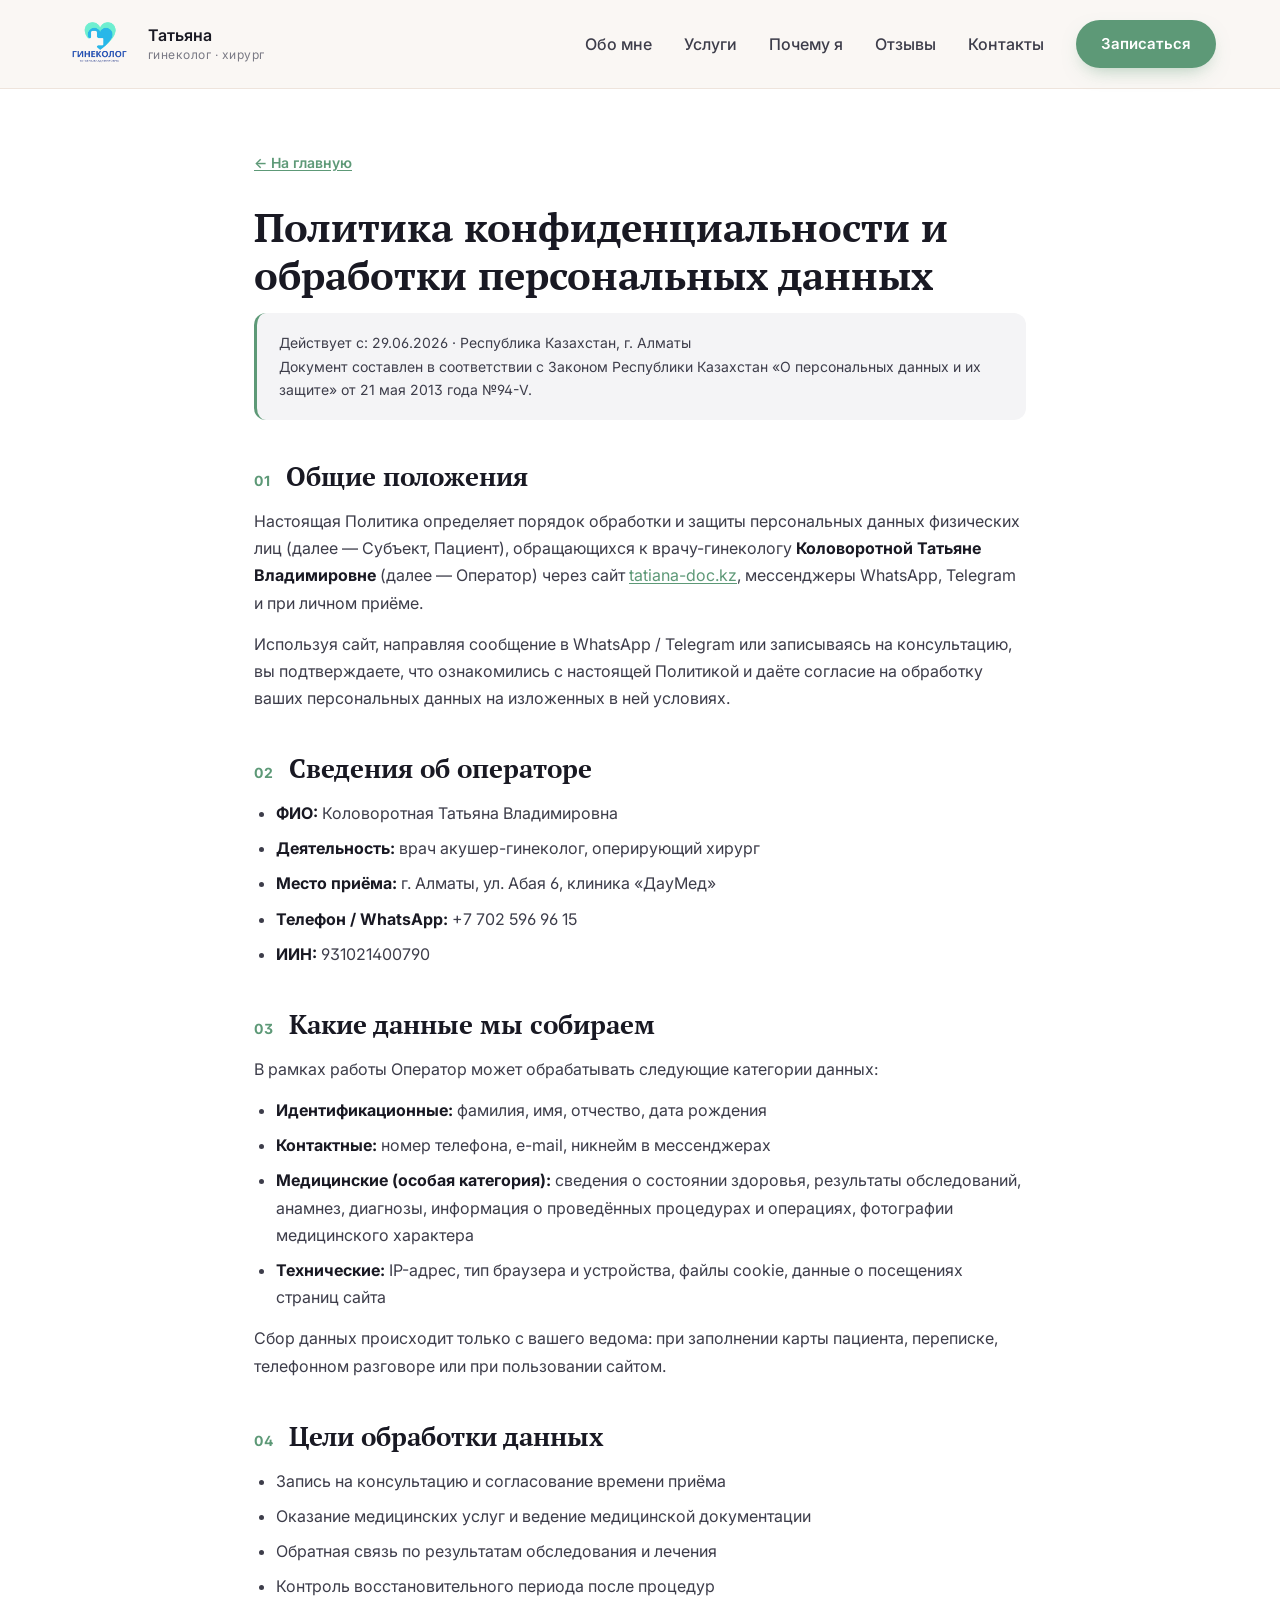
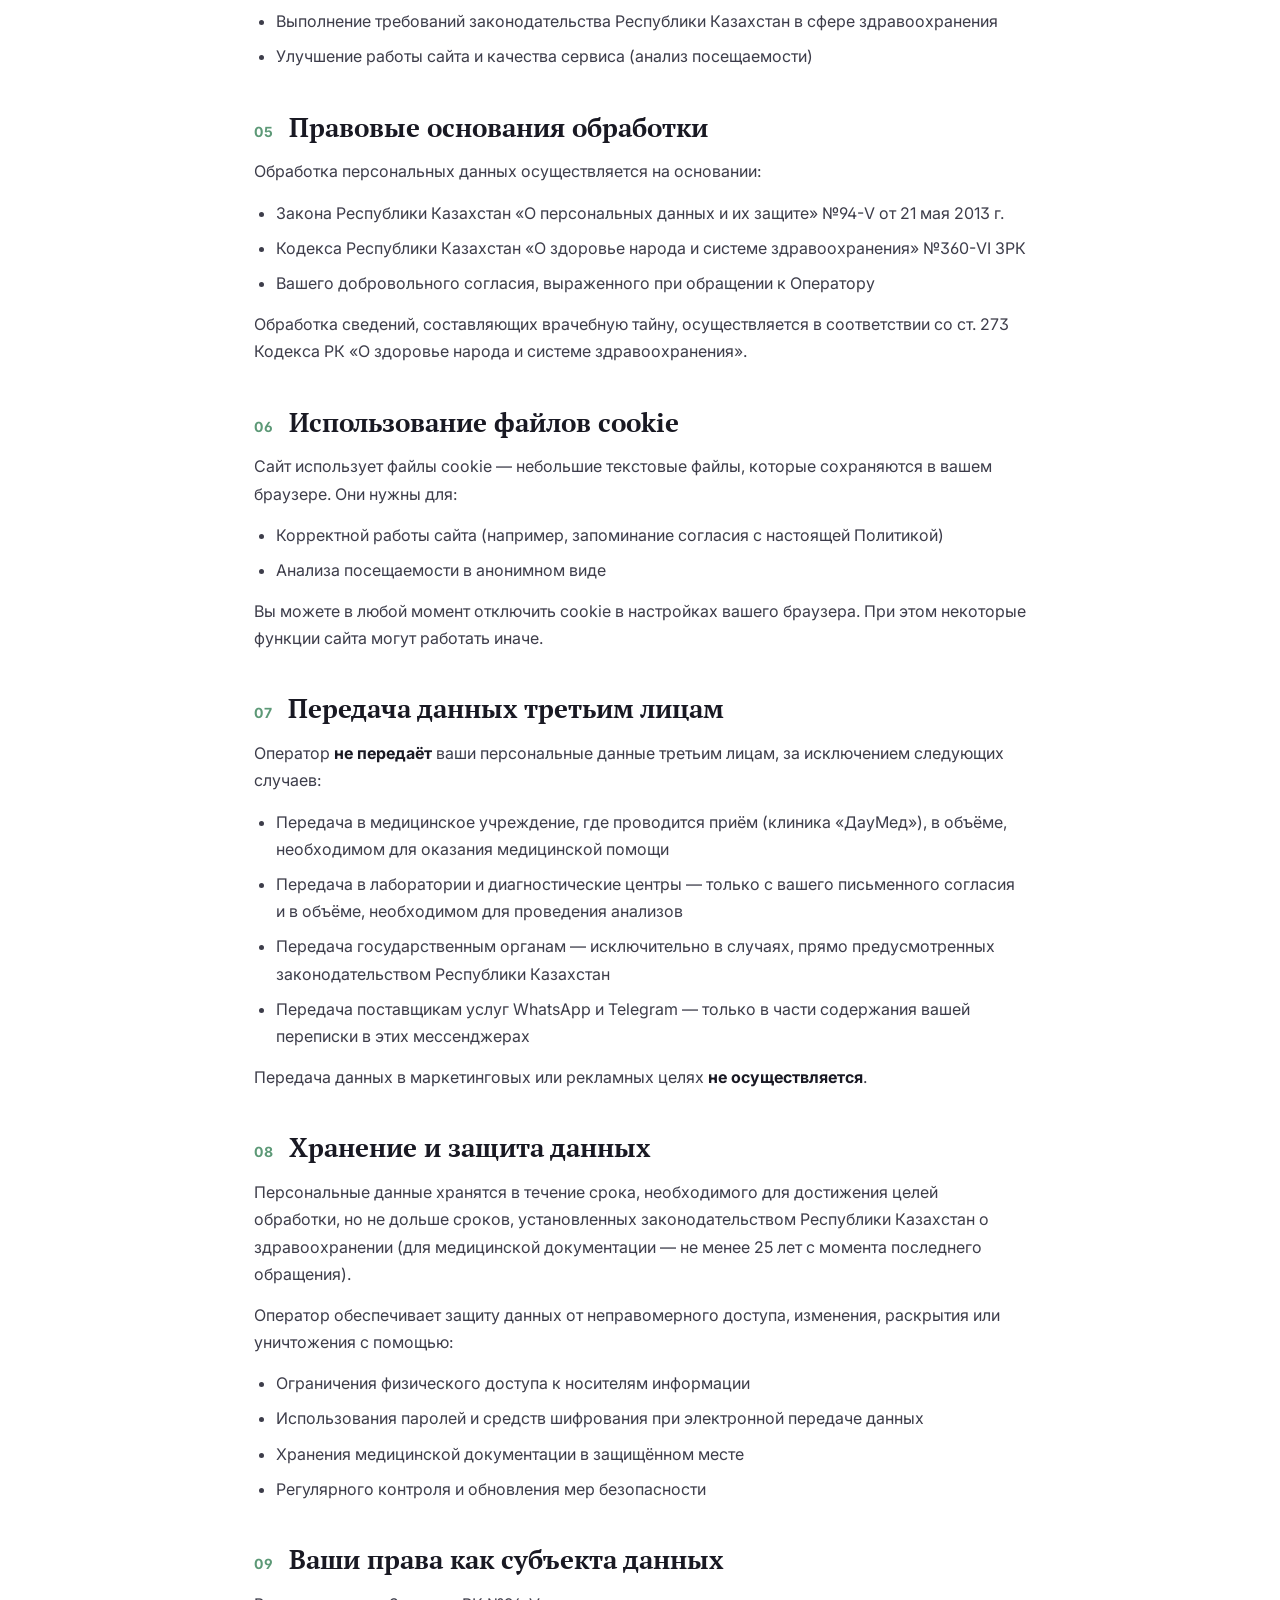
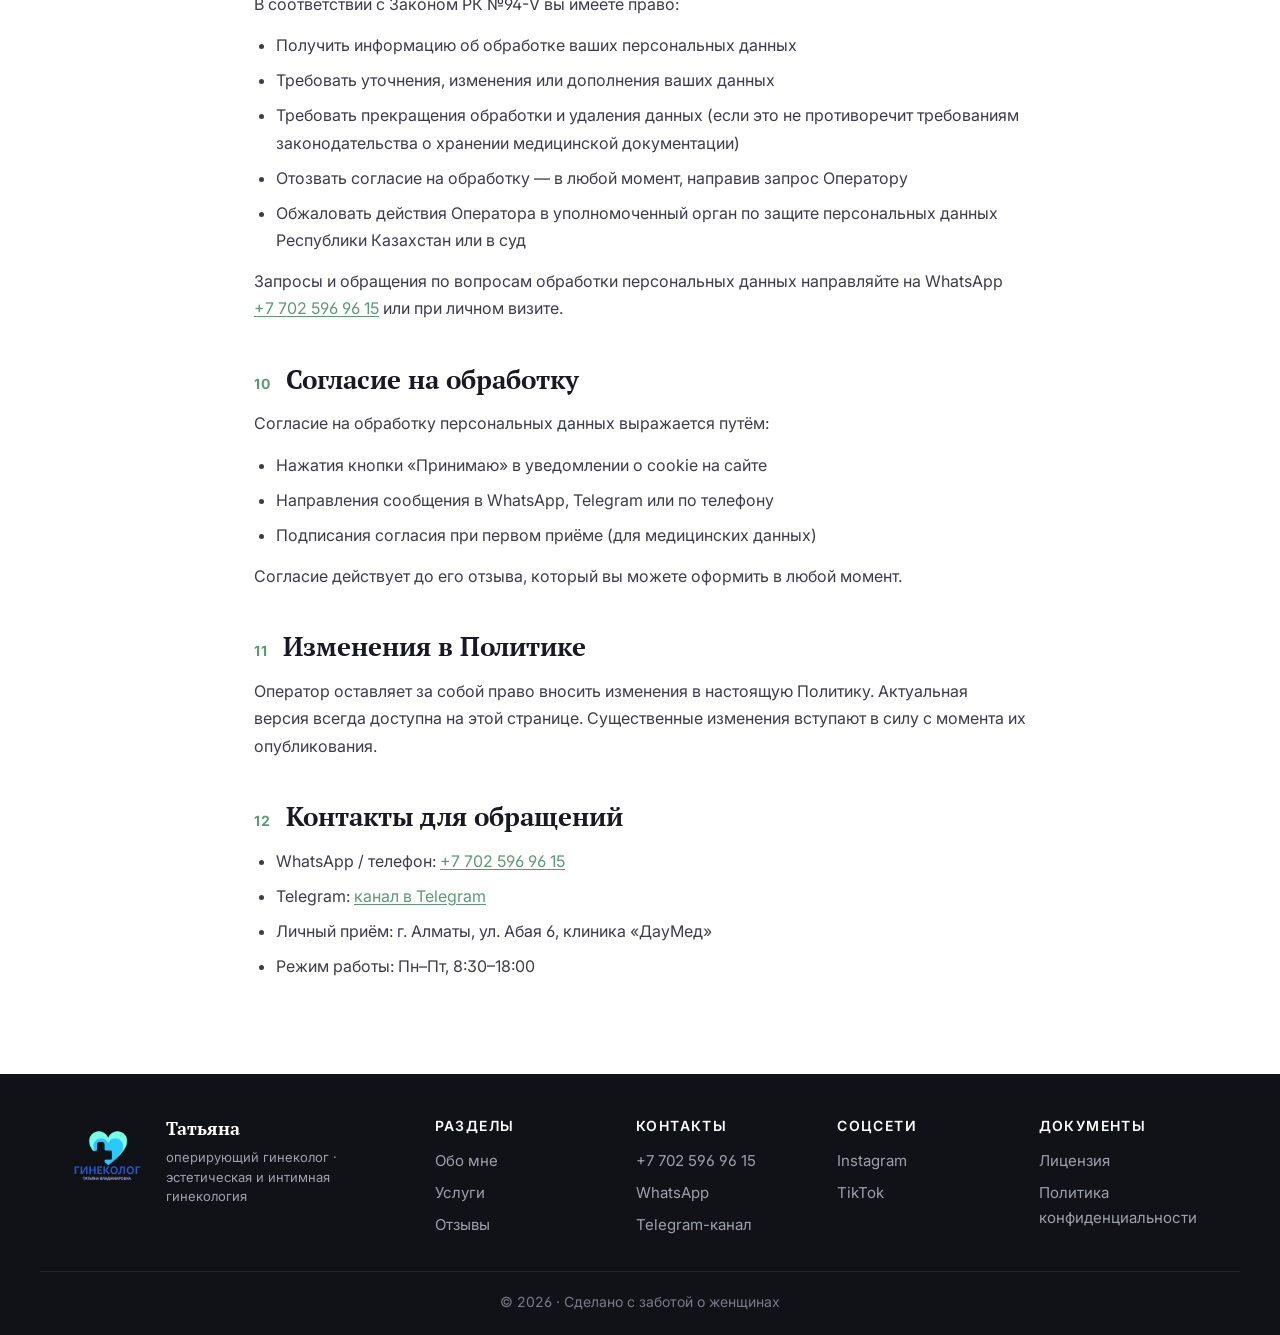
==== commit 7650e065: "Add real ИИН (931021400790) to Privacy Policy operator details" ====
--- a/policy.html
+++ b/policy.html
@@ -85,7 +85,7 @@
     <li><strong>Деятельность:</strong> врач акушер-гинеколог, оперирующий хирург</li>
     <li><strong>Место приёма:</strong> г. Алматы, ул. Абая 6, клиника «ДауМед»</li>
     <li><strong>Телефон / WhatsApp:</strong> +7 702 596 96 15</li>
-    <li><strong>ИИН:</strong> [укажите ИИН]</li>
+    <li><strong>ИИН:</strong> 931021400790</li>
   </ul>
 
   <h2>Какие данные мы собираем</h2>
--- a/styles.css
+++ b/styles.css
@@ -90,8 +90,31 @@
 .nav__links a{color:var(--ink-2);transition:.2s}
 .nav__links a:hover{color:var(--accent)}
 .nav__cta{padding:11px 24px;font-size:15px}
-.nav__burger{display:none;background:none;border:0;flex-direction:column;gap:5px;cursor:pointer;padding:6px}
-.nav__burger span{display:block;width:24px;height:2px;background:var(--ink);border-radius:2px;transition:.25s}
+.nav__burger{
+  display:none;width:46px;height:46px;border-radius:50%;cursor:pointer;border:0;padding:0;
+  position:relative;flex-shrink:0;
+  background:linear-gradient(135deg,var(--accent) 0%,var(--accent-2) 100%);
+  box-shadow:0 8px 20px -6px rgba(93,153,119,.5), inset 0 1px 0 rgba(255,255,255,.25);
+  transition:transform .3s ease, box-shadow .3s ease;
+  animation:burgerPulse 3s ease-in-out infinite;
+}
+.nav__burger:hover{transform:scale(1.06);box-shadow:0 12px 28px -6px rgba(93,153,119,.65), inset 0 1px 0 rgba(255,255,255,.35)}
+.nav__burger:active{transform:scale(.96)}
+.nav__burger span{
+  position:absolute;left:50%;display:block;height:2px;background:#fff;border-radius:2px;
+  transform-origin:center;transition:.4s cubic-bezier(.5,.2,.2,1);
+}
+.nav__burger span:nth-child(1){top:15px;width:18px;transform:translateX(-50%)}
+.nav__burger span:nth-child(2){top:22px;width:12px;transform:translateX(-50%) translateX(-3px)}
+.nav__burger span:nth-child(3){top:29px;width:18px;transform:translateX(-50%)}
+body.menu-open .nav__burger{animation:none}
+body.menu-open .nav__burger span:nth-child(1){top:22px;width:20px;transform:translateX(-50%) rotate(45deg)}
+body.menu-open .nav__burger span:nth-child(2){opacity:0;transform:translateX(-50%) scaleX(0)}
+body.menu-open .nav__burger span:nth-child(3){top:22px;width:20px;transform:translateX(-50%) rotate(-45deg)}
+@keyframes burgerPulse{
+  0%,100%{box-shadow:0 8px 20px -6px rgba(93,153,119,.5), inset 0 1px 0 rgba(255,255,255,.25), 0 0 0 0 rgba(93,153,119,.35)}
+  50%{box-shadow:0 8px 20px -6px rgba(93,153,119,.5), inset 0 1px 0 rgba(255,255,255,.25), 0 0 0 10px rgba(93,153,119,0)}
+}
 
 /* ===== HERO ===== */
 .hero{position:relative;overflow:hidden;padding:80px 0 100px}
@@ -575,7 +598,7 @@
     transform:translateY(-120%);transition:.3s;
   }
   body.menu-open .nav__links{transform:translateY(0)}
-  .nav__burger{display:flex}
+  .nav__burger{display:block;order:0;margin-left:auto}
   .nav__cta{display:none}
   .hero{padding:60px 0 70px}
   .hero__inner,
@@ -596,8 +619,8 @@
 }
 @media (max-width: 600px){
   .services__grid,
-  .adv__grid,
-  .footer__cols{grid-template-columns:1fr}
+  .adv__grid{grid-template-columns:1fr}
+  .footer__cols{grid-template-columns:repeat(2,1fr);gap:24px 20px}
   .process__steps{grid-template-columns:1fr}
   .contact__form{padding:30px 24px}
   .hero__stats{gap:24px}
@@ -1394,9 +1417,9 @@
   .club__access{font-size:12px;padding:10px 14px}
 
   /* REVIEWS CAROUSEL — прячем боковые превью на узких */
-  .reviews{padding:60px 0 80px}
-  .rev-carousel{padding:20px 0 50px}
-  .rev-stage{height:460px}
+  .reviews{padding:50px 0 40px}
+  .rev-carousel{padding:8px 0 20px}
+  .rev-stage{height:430px}
   .rev-slide{width:260px;height:420px;margin-left:-130px;margin-top:-210px;border-radius:14px}
   .rev-slide[data-pos="-1"],.rev-slide[data-pos="1"]{opacity:0;pointer-events:none}
   .rev-arrow{width:40px;height:40px}
@@ -1404,9 +1427,7 @@
   .rev-arrow--prev{left:6px}
   .rev-arrow--next{right:6px}
   .rev-counter{font-size:12px;padding:5px 10px}
-  .rev-dots{margin-top:24px;flex-wrap:wrap;max-width:260px;margin-left:auto;margin-right:auto}
-  .rev-dots button{width:6px;height:6px}
-  .rev-dots button.active{width:20px;border-radius:3px}
+  .rev-dots{display:none}
   .rev-slide--text{padding:30px 22px 22px}
   .rev-slide--text blockquote{font-size:16px}
   .rev-slide--text .rev-quote{font-size:80px;top:30px;left:18px}
@@ -1440,7 +1461,9 @@
 
   /* FOOTER */
   .footer{padding:32px 0 18px}
-  .footer__cols{gap:24px}
+  .footer__cols{grid-template-columns:repeat(2,1fr);gap:22px 18px}
+  .footer__cols h5{margin-bottom:10px;font-size:12px;letter-spacing:.12em}
+  .footer__cols a{font-size:14px;margin-bottom:6px}
   .footer__brand{flex-direction:column;text-align:center;align-items:center;gap:10px}
   .footer__logo-img{height:72px}
 
